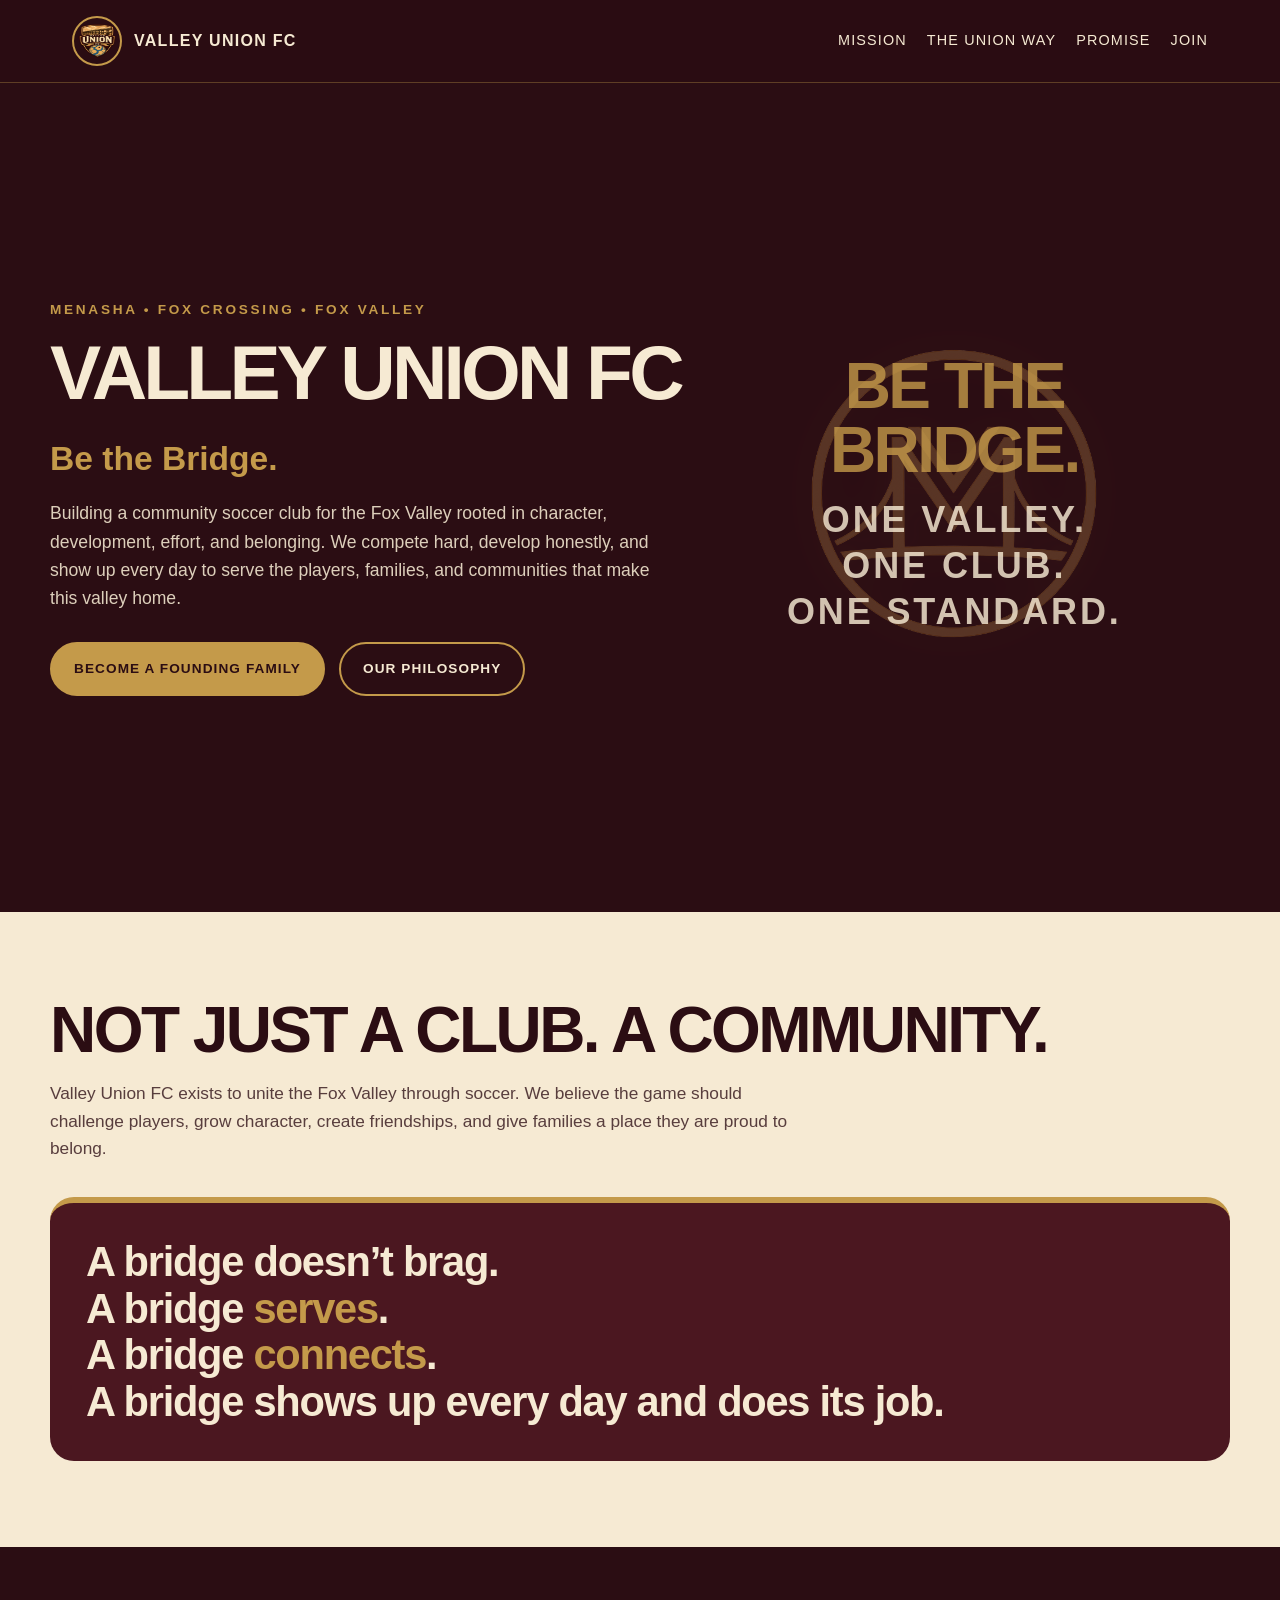
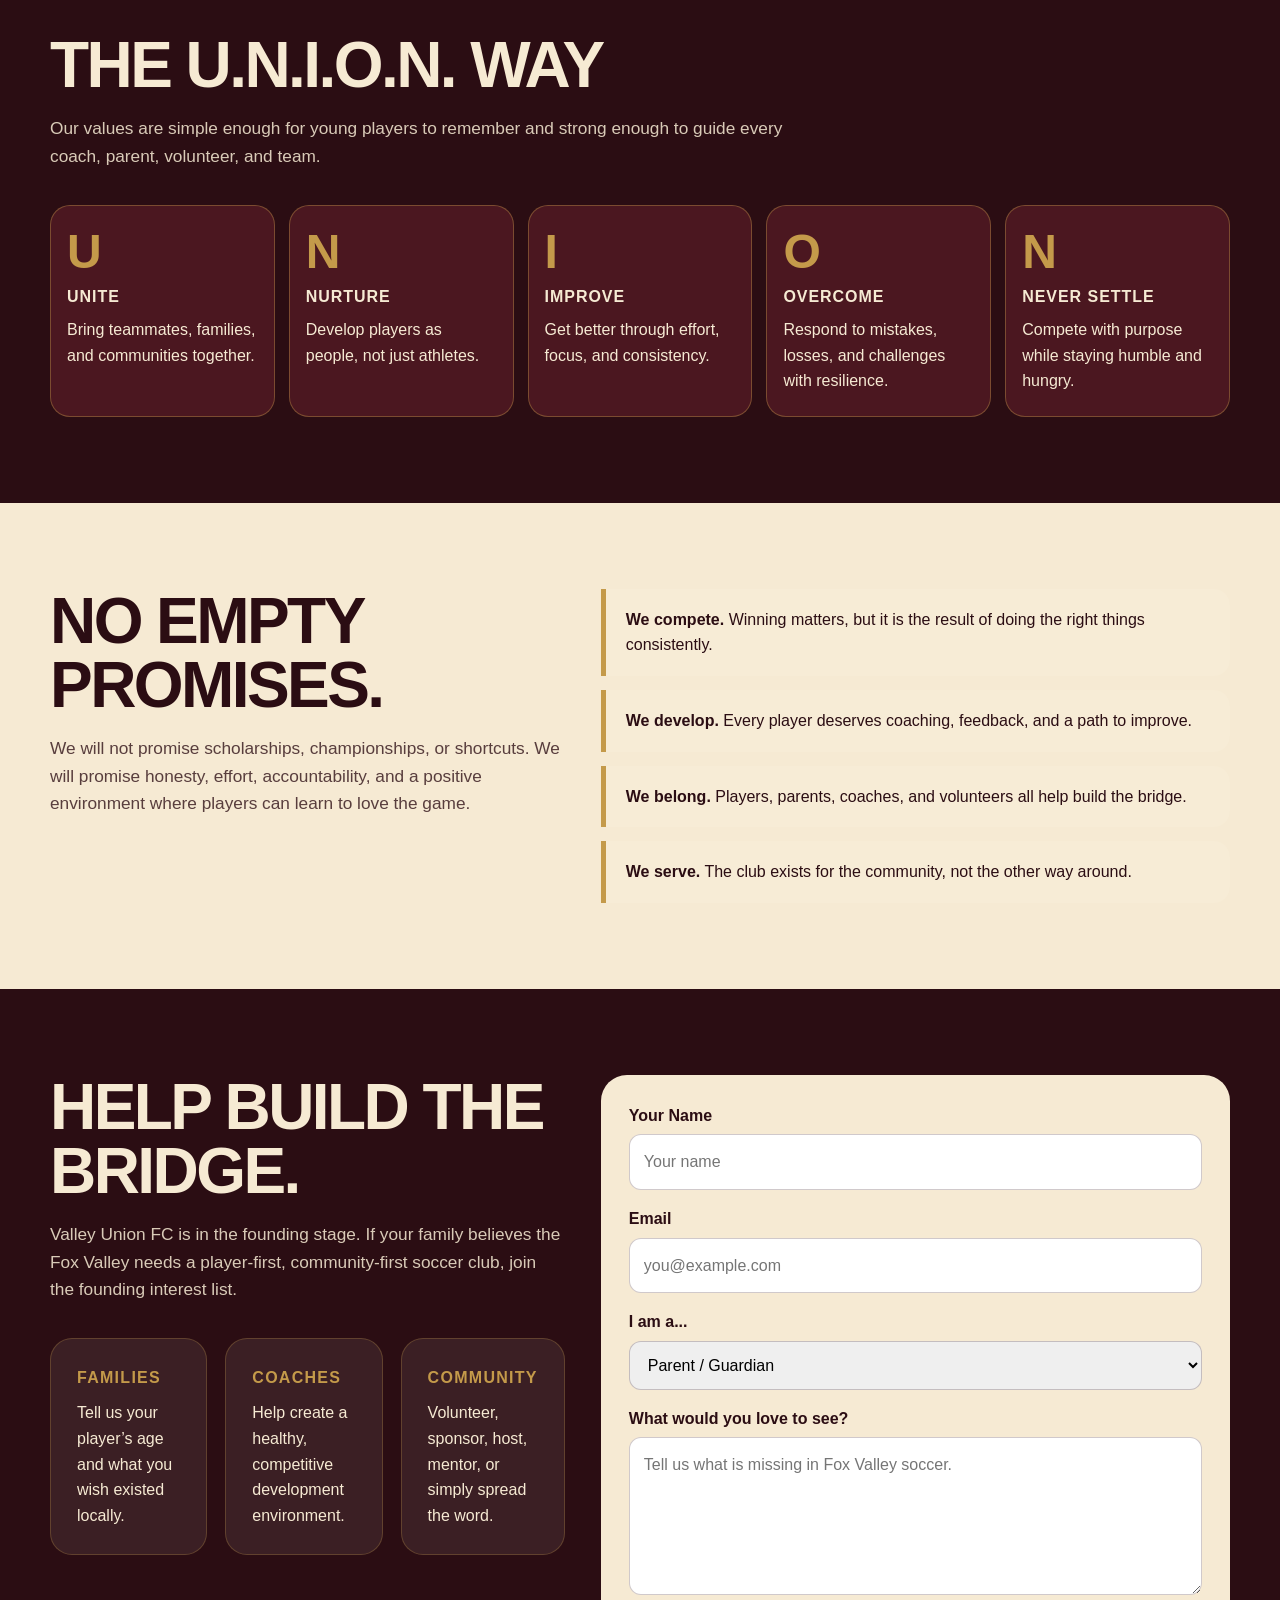
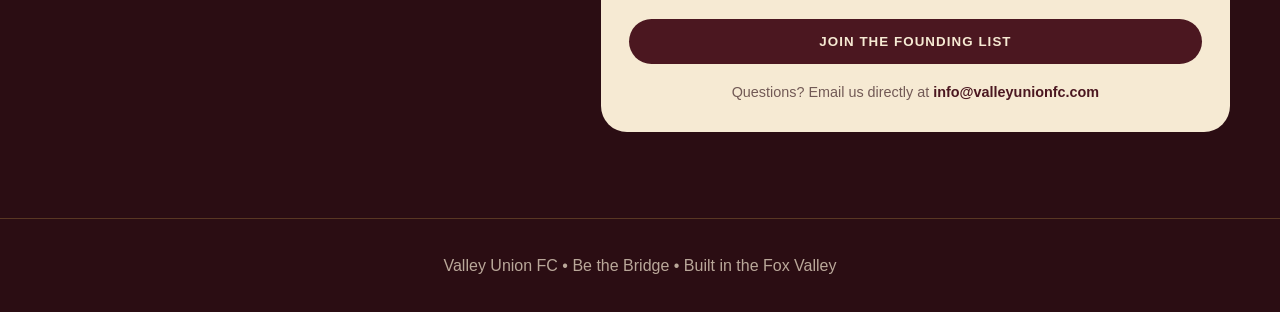
==== index.html @ 8942d2fb "Header Image Fix" ====
<!DOCTYPE html>
<html lang="en">
<head>
  <meta charset="UTF-8" />
  <meta name="viewport" content="width=device-width, initial-scale=1.0" />
  <title>Valley Union FC | Be the Bridge</title>
 <link rel="stylesheet" href="css/style.css">
<link rel="icon" href="favicon.ico" sizes="any">
<link rel="icon" type="image/svg+xml" href="favicon.svg">
<link rel="icon" type="image/png" sizes="96x96" href="favicon-96x96.png">
<link rel="apple-touch-icon" href="apple-touch-icon.png">
<link rel="manifest" href="site.webmanifest">

</head>
<body>
  <header>
    <div class="nav">
      <a class="brand" href="#top">
        <img src="assets/Images/VUFCLogoCrest.png" alt="Valley Union FC Logo" class="brand-mark">
        <span>Valley Union FC</span>
      </a>
      <nav>
        <a href="#mission">Mission</a>
        <a href="#union">The Union Way</a>
        <a href="#promise">Promise</a>
        <a href="#join">Join</a>
      </nav>
    </div>
  </header>
  <main id="top">
   <section class="hero">
  <div class="hero-grid">

    <div>
      <div class="eyebrow">Menasha • Fox Crossing • Fox Valley</div>

      <h1>Valley Union FC</h1>

      <div class="tagline">Be the Bridge.</div>

      <p>
        Building a community soccer club for the Fox Valley rooted in character,
        development, effort, and belonging. We compete hard, develop honestly,
        and show up every day to serve the players, families, and communities
        that make this valley home.
      </p>

      <div class="buttons">
        <a class="btn primary" href="#join">Become a Founding Family</a>
        <a class="btn secondary" href="#mission">Our Philosophy</a>
      </div>
    </div>

    <div class="supporters-banner">
      <div>BE THE BRIDGE.</div>
      <div>ONE VALLEY.</div>
      <div>ONE CLUB.</div>
      <div>ONE STANDARD.</div>
    </div>

  </div>
</section>

    <section id="mission" class="light">
      <div class="container">
        <h2 class="section-title">Not just a club. A community.</h2>
        <p class="section-copy">
          Valley Union FC exists to unite the Fox Valley through soccer. We believe
          the game should challenge players, grow character, create friendships,
          and give families a place they are proud to belong.
        </p>

        <div class="quote">
          A bridge doesn’t brag.<br>
          A bridge <span>serves</span>.<br>
          A bridge <span>connects</span>.<br>
          A bridge shows up every day and does its job.
        </div>
      </div>
    </section>

    <section id="union">
      <div class="container">
        <h2 class="section-title">The U.N.I.O.N. Way</h2>
        <p class="section-copy">
          Our values are simple enough for young players to remember and strong
          enough to guide every coach, parent, volunteer, and team.
        </p>

        <div class="union-grid">
          <div class="value">
            <div class="letter">U</div>
            <strong>Unite</strong>
            <p>Bring teammates, families, and communities together.</p>
          </div>
          <div class="value">
            <div class="letter">N</div>
            <strong>Nurture</strong>
            <p>Develop players as people, not just athletes.</p>
          </div>
          <div class="value">
            <div class="letter">I</div>
            <strong>Improve</strong>
            <p>Get better through effort, focus, and consistency.</p>
          </div>
          <div class="value">
            <div class="letter">O</div>
            <strong>Overcome</strong>
            <p>Respond to mistakes, losses, and challenges with resilience.</p>
          </div>
          <div class="value">
            <div class="letter">N</div>
            <strong>Never Settle</strong>
            <p>Compete with purpose while staying humble and hungry.</p>
          </div>
        </div>
      </div>
    </section>

    <section id="promise" class="light">
      <div class="container two-col">
        <div>
          <h2 class="section-title">No empty promises.</h2>
          <p class="section-copy">
            We will not promise scholarships, championships, or shortcuts.
            We will promise honesty, effort, accountability, and a positive
            environment where players can learn to love the game.
          </p>
        </div>

        <div class="promise-list">
          <div class="promise"><strong>We compete.</strong> Winning matters, but it is the result of doing the right things consistently.</div>
          <div class="promise"><strong>We develop.</strong> Every player deserves coaching, feedback, and a path to improve.</div>
          <div class="promise"><strong>We belong.</strong> Players, parents, coaches, and volunteers all help build the bridge.</div>
          <div class="promise"><strong>We serve.</strong> The club exists for the community, not the other way around.</div>
        </div>
      </div>
    </section>

    <section id="join">
      <div class="container two-col">
        <div>
          <h2 class="section-title">Help build the bridge.</h2>
          <p class="section-copy">
            Valley Union FC is in the founding stage. If your family believes the
            Fox Valley needs a player-first, community-first soccer club, join the
            founding interest list.
          </p>

          <div class="cards">
            <div class="card">
              <h3>Families</h3>
              <p>Tell us your player’s age and what you wish existed locally.</p>
            </div>
            <div class="card">
              <h3>Coaches</h3>
              <p>Help create a healthy, competitive development environment.</p>
            </div>
            <div class="card">
              <h3>Community</h3>
              <p>Volunteer, sponsor, host, mentor, or simply spread the word.</p>
            </div>
          </div>
        </div>

        <form class="form" action="mailto:info@valleyunionfc.com" method="post" enctype="text/plain">
          <label for="name">Your Name</label>
<input id="name" name="name" type="text" placeholder="Your name" required>

<label for="email">Email</label>
<input id="email" name="email" type="email" placeholder="you@example.com" required>

<label for="role">I am a...</label>
<select id="role" name="role" required>
            <option>Parent / Guardian</option>
            <option>Coach</option>
            <option>Player</option>
            <option>Volunteer</option>
            <option>Sponsor / Community Partner</option>
          </select>

          <label for="message">What would you love to see?</label>
          <textarea id="message" name="message" rows="5" placeholder="Tell us what is missing in Fox Valley soccer."></textarea>

          <button type="submit">Join the Founding List</button>

<p class="form-note">
  Questions? Email us directly at
  <a href="mailto:info@valleyunionfc.com">
    info@valleyunionfc.com
  </a>
</p>

</form>
        </form>
      </div>
    </section>
  </main>

  <footer>
    Valley Union FC • Be the Bridge • Built in the Fox Valley
  </footer>
</body>
</html>
---- css/style.css ----
:root {
      --maroon: #4b1720;
      --maroon-dark: #2b0d13;
      --gold: #c49a4a;
      --cream: #f6ead3;
      --tan: #d6b777;
      --river: #437f9d;
      --ink: #1d1717;
      --white: #fffaf0;
    }
.supporters-banner {
  position: relative;
  text-align: center;
  margin: 0;
  line-height: 1;
}
 .supporters-banner div {
  position: relative;
  z-index: 1;
}   
.supporters-banner::before {
    content: "";
    position: absolute;

    top: 50%;
    left: 50%;
    transform: translate(-50%, -50%);

    width: clamp(300px, 45vw, 750px);
    height: clamp(300px, 45vw, 750px);

    background: url("../assets/Images/5F0C1E26-12FA-464C-8C86-75D9571A091D.png") center/contain no-repeat;

    opacity: 0.25;

    z-index: 0;

    pointer-events: none;

    filter: drop-shadow(0 0 20px rgba(196,154,74,0.25));
}

.supporters-banner div:first-child {
  font-size: clamp(2.5rem, 5vw, 4rem);
  font-weight: 900;
  color: rgba(196, 154, 74, 0.8);
  margin-bottom: 20px;
  letter-spacing: -0.04em;
}
.supporters-banner div:not(:first-child) {
  font-size: clamp(1.5rem, 3vw, 2.25rem);
  font-weight: 900;
  color: rgba(246, 234, 211, 0.82);
  text-transform: uppercase;
  letter-spacing: 0.08em;
  margin-bottom: 10px;
}

    * {
      box-sizing: border-box;
      margin: 0;
      padding: 0;
    }

    html {
      scroll-behavior: smooth;
    }

    body {
      font-family: Arial, Helvetica, sans-serif;
      color: var(--cream);
      background: var(--maroon-dark);
      line-height: 1.6;
    }

    a {
      color: inherit;
      text-decoration: none;
    }

    header {
      position: sticky;
      top: 0;
      z-index: 10;
      background: rgba(43, 13, 19, 0.94);
      border-bottom: 1px solid rgba(196, 154, 74, 0.35);
      backdrop-filter: blur(8px);
    }

    .nav {
      max-width: 1180px;
      margin: 0 auto;
      padding: 16px 22px;
      display: flex;
      align-items: center;
      justify-content: space-between;
      gap: 24px;
    }

    .brand {
      display: flex;
      align-items: center;
      gap: 12px;
      font-weight: 900;
      letter-spacing: 0.08em;
      text-transform: uppercase;
    }

    .brand-mark {
      width: 50px;
      height: 50px;
      border-radius: 50%;
      border: 2px solid var(--gold);
      display: grid;
      place-items: center;
      color: var(--gold);
      font-size: 18px;
    }

    nav {
      display: flex;
      gap: 20px;
      font-size: 0.9rem;
      text-transform: uppercase;
      letter-spacing: 0.08em;
    }

    nav a:hover {
      color: var(--gold);
    }
.hero {
  min-height: calc(100vh - 71px);
  display: grid;
  place-items: center;
  padding: 72px 22px;
  position: relative;
  overflow: hidden;
  background:
    linear-gradient(rgba(43, 13, 19, 0.62), rgba(43, 13, 19, 0.86)),
    url("hero-bridge-bg.png");
  background-size: cover;
  background-position: center bottom;
  background-repeat: no-repeat;
}
  .hero-grid {
  width: 100%;
  max-width: 1180px;
  display: grid;
  grid-template-columns: 1.1fr 0.9fr;
  gap: 48px;
  align-items: center;
  position: relative;
  z-index: 2;
}  

    .eyebrow {
      color: var(--gold);
      text-transform: uppercase;
      letter-spacing: 0.2em;
      font-weight: 800;
      font-size: 0.85rem;
      margin-bottom: 16px;
    }

    h1 {
      font-size: clamp(2.2rem, 6vw, 5rem);
      line-height: 0.92;
      letter-spacing: -0.05em;
      text-transform: uppercase;
      white-space: nowrap;
      margin-bottom: 24px;
    }

    .tagline {
      font-size: clamp(1.25rem, 3vw, 2.1rem);
      color: var(--gold);
      font-weight: 900;
      margin-bottom: 14px;
    }

    .hero p {
      max-width: 660px;
      font-size: 1.1rem;
      color: rgba(246, 234, 211, 0.88);
    }

    .buttons {
      display: flex;
      flex-wrap: wrap;
      gap: 14px;
      margin-top: 30px;
    }

    .btn {
      padding: 14px 22px;
      border-radius: 999px;
      font-weight: 900;
      text-transform: uppercase;
      letter-spacing: 0.08em;
      font-size: 0.85rem;
      border: 2px solid var(--gold);
    }

    .btn.primary {
      background: var(--gold);
      color: var(--maroon-dark);
    }

    .btn.secondary {
      color: var(--cream);
    }

    section {
      padding: 86px 22px;
    }

    .container {
      max-width: 1180px;
      margin: 0 auto;
    }

    .section-title {
      font-size: clamp(2rem, 5vw, 4rem);
      line-height: 1;
      text-transform: uppercase;
      margin-bottom: 18px;
      letter-spacing: -0.04em;
    }

    .section-copy {
      max-width: 760px;
      color: rgba(246, 234, 211, 0.86);
      font-size: 1.08rem;
      margin-bottom: 34px;
    }

    .light {
      background: var(--cream);
      color: var(--maroon-dark);
    }

    .light .section-copy {
      color: rgba(43, 13, 19, 0.78);
    }

    .cards {
      display: grid;
      grid-template-columns: repeat(3, 1fr);
      gap: 18px;
    }

    .card {
      background: rgba(255, 250, 240, 0.08);
      border: 1px solid rgba(196, 154, 74, 0.28);
      border-radius: 22px;
      padding: 26px;
    }

    .light .card {
      background: #fff8e9;
      border-color: rgba(75, 23, 32, 0.16);
    }

    .card h3 {
      color: var(--gold);
      text-transform: uppercase;
      letter-spacing: 0.08em;
      margin-bottom: 10px;
      font-size: 1rem;
    }

    .light .card h3 {
      color: var(--maroon);
    }

    .union-grid {
      display: grid;
      grid-template-columns: repeat(5, 1fr);
      gap: 14px;
      margin-top: 34px;
    }

    .value {
      background: var(--maroon);
      color: var(--cream);
      border-radius: 20px;
      padding: 22px 16px;
      min-height: 150px;
      border: 1px solid rgba(196, 154, 74, 0.4);
    }

    .letter {
      font-size: 3rem;
      font-weight: 900;
      color: var(--gold);
      line-height: 1;
    }

    .value strong {
      display: block;
      margin: 8px 0;
      text-transform: uppercase;
      letter-spacing: 0.06em;
    }

    .quote {
      background: var(--maroon);
      color: var(--cream);
      border-top: 6px solid var(--gold);
      border-radius: 24px;
      padding: 36px;
      font-size: clamp(1.4rem, 4vw, 2.6rem);
      line-height: 1.12;
      font-weight: 900;
      letter-spacing: -0.03em;
    }

    .quote span {
      color: var(--gold);
    }

    .two-col {
      display: grid;
      grid-template-columns: 0.9fr 1.1fr;
      gap: 36px;
      align-items: start;
    }

    .promise-list {
      display: grid;
      gap: 14px;
    }

    .promise {
      padding: 18px 20px;
      border-left: 5px solid var(--gold);
      background: rgba(255, 250, 240, 0.08);
      border-radius: 0 16px 16px 0;
    }

    .form {
      background: var(--cream);
      color: var(--maroon-dark);
      border-radius: 26px;
      padding: 28px;
    }

    .form label {
      font-weight: 800;
      display: block;
      margin-bottom: 6px;
    }

    .form input, .form select, .form textarea {
      width: 100%;
      padding: 14px;
      border-radius: 12px;
      border: 1px solid rgba(43, 13, 19, 0.22);
      margin-bottom: 16px;
      font: inherit;
    }

    .form button {
      width: 100%;
      padding: 15px;
      border: none;
      border-radius: 999px;
      background: var(--maroon);
      color: var(--cream);
      font-weight: 900;
      text-transform: uppercase;
      letter-spacing: 0.08em;
      cursor: pointer;
    }

    footer {
      padding: 34px 22px;
      border-top: 1px solid rgba(196, 154, 74, 0.3);
      text-align: center;
      color: rgba(246, 234, 211, 0.7);
    }

    @media (max-width: 860px) {
  .hero-grid {
    grid-template-columns: 1fr;
    text-align: center;
  }

  h1 {
    white-space: normal;
  }

  .hero p {
    margin: 0 auto;
  }

  .buttons {
    justify-content: center;
  }

  .supporters-banner::before {
    width: 320px;
    height: 320px;
  }
}
    @media (max-width: 768px) {
  html,
  body {
    overflow-x: hidden;
  }

  .nav {
    flex-direction: column;
    gap: 14px;
    padding: 14px 18px;
  }

  nav {
    width: 100%;
    justify-content: center;
    flex-wrap: wrap;
    gap: 14px;
    font-size: 0.78rem;
  }

  section {
    padding: 64px 22px;
  }

  .two-col {
    grid-template-columns: 1fr;
  }

  .cards {
    grid-template-columns: 1fr;
  }

  .union-grid {
    grid-template-columns: 1fr;
  }

  .form {
    width: 100%;
  }

  .quote {
    padding: 28px 22px;
  }

  .section-title {
    font-size: 2.4rem;
  }
}
.form-note {
    margin-top: 18px;
    text-align: center;
    font-size: 0.9rem;
    color: rgba(43, 13, 19, 0.65);
    line-height: 1.5;
}

.form-note strong {
    color: var(--maroon);
}
.form-note a {
    color: var(--maroon);
    font-weight: 700;
    text-decoration: none;
}

.form-note a:hover {
    text-decoration: underline;
}
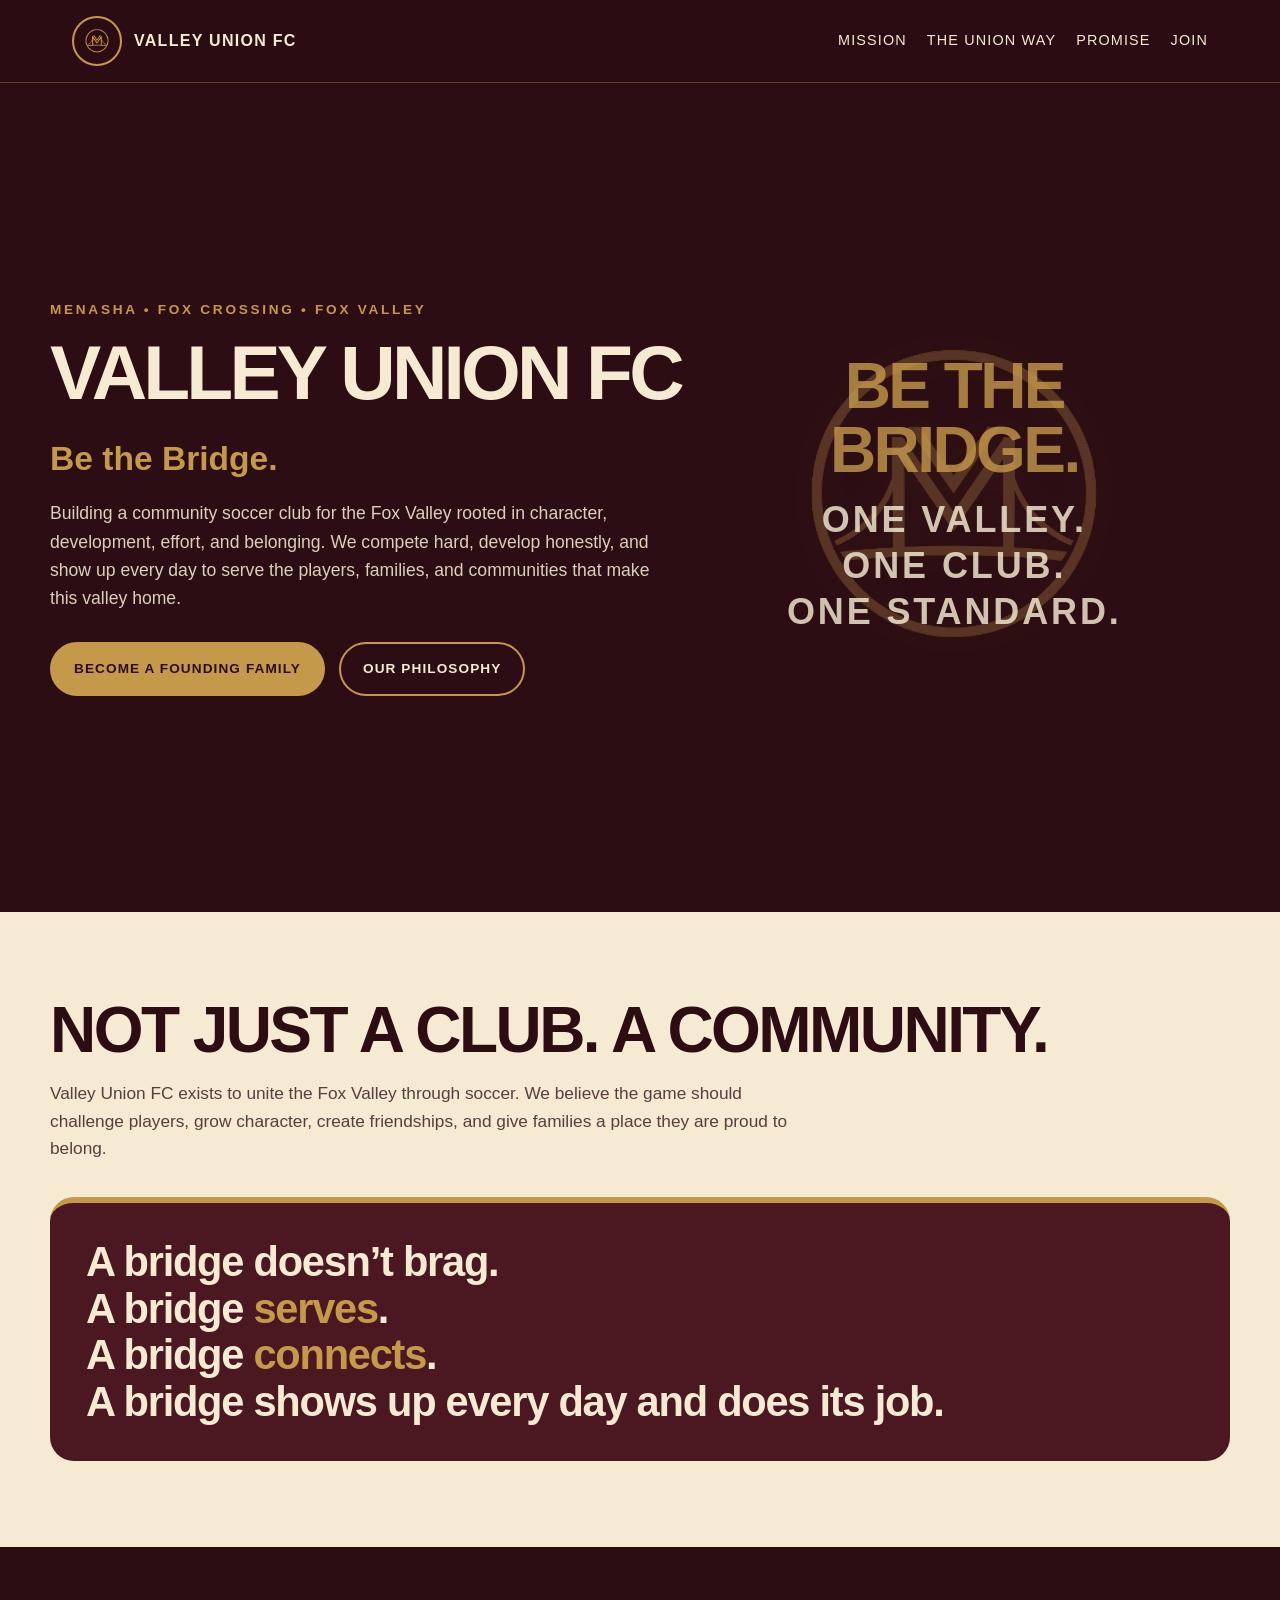
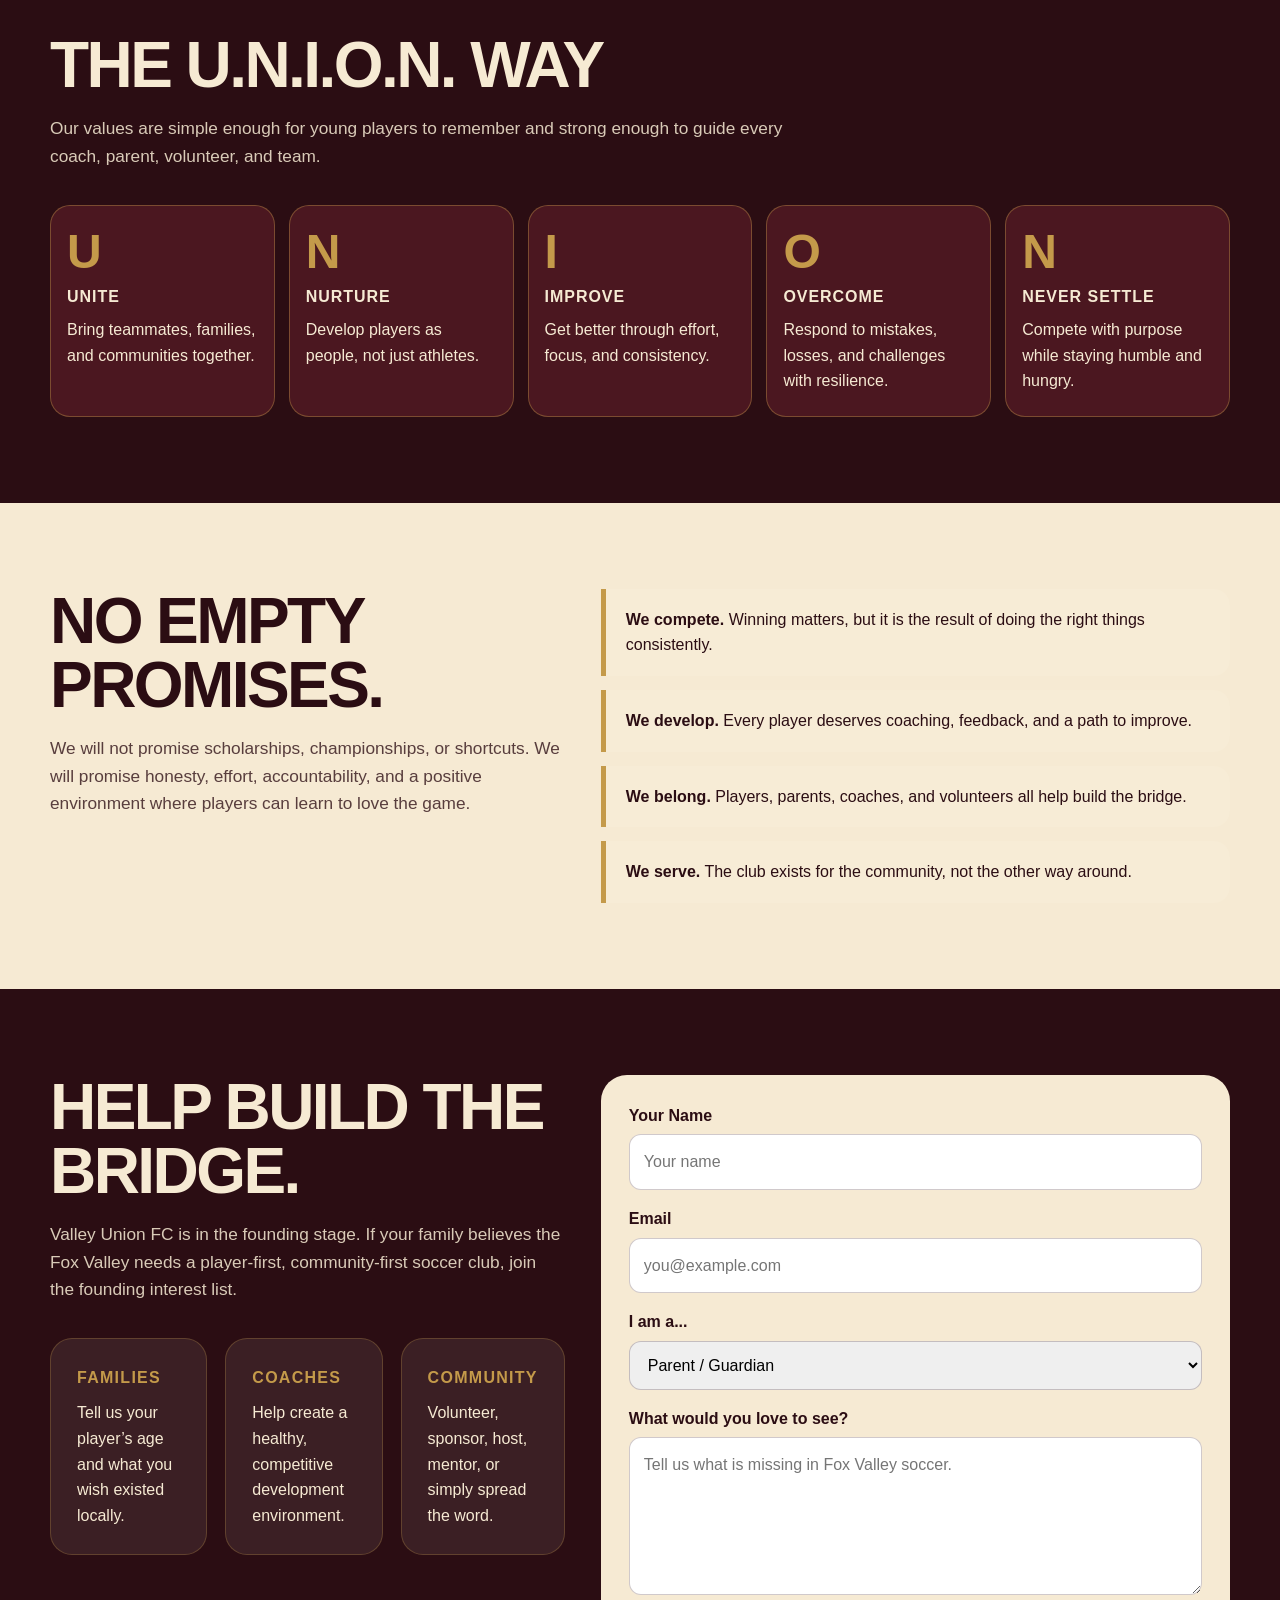
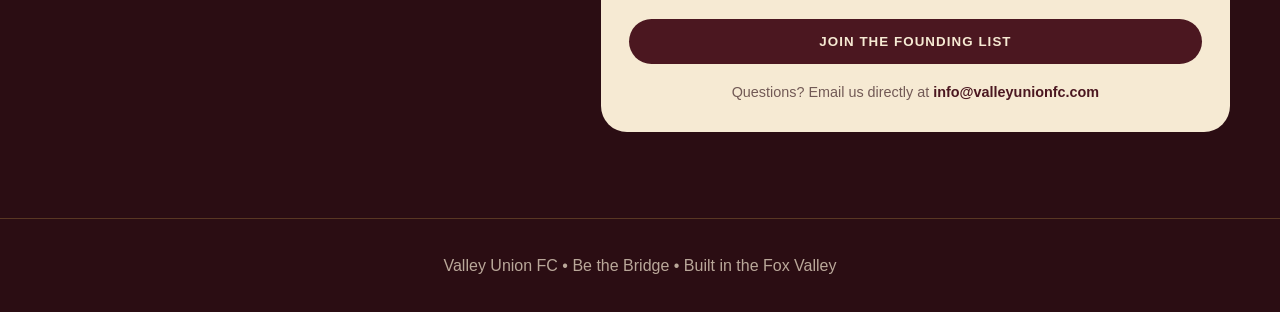
==== commit 8c395231: "image adjustment" ====
--- a/index.html
+++ b/index.html
@@ -16,7 +16,7 @@
   <header>
     <div class="nav">
       <a class="brand" href="#top">
-        <img src="assets/Images/VUFCLogoCrest.png" alt="Valley Union FC Logo" class="brand-mark">
+        <img src="assets/Images/VUFCicon2.png" alt="Valley Union FC Logo" class="brand-mark">
         <span>Valley Union FC</span>
       </a>
       <nav>
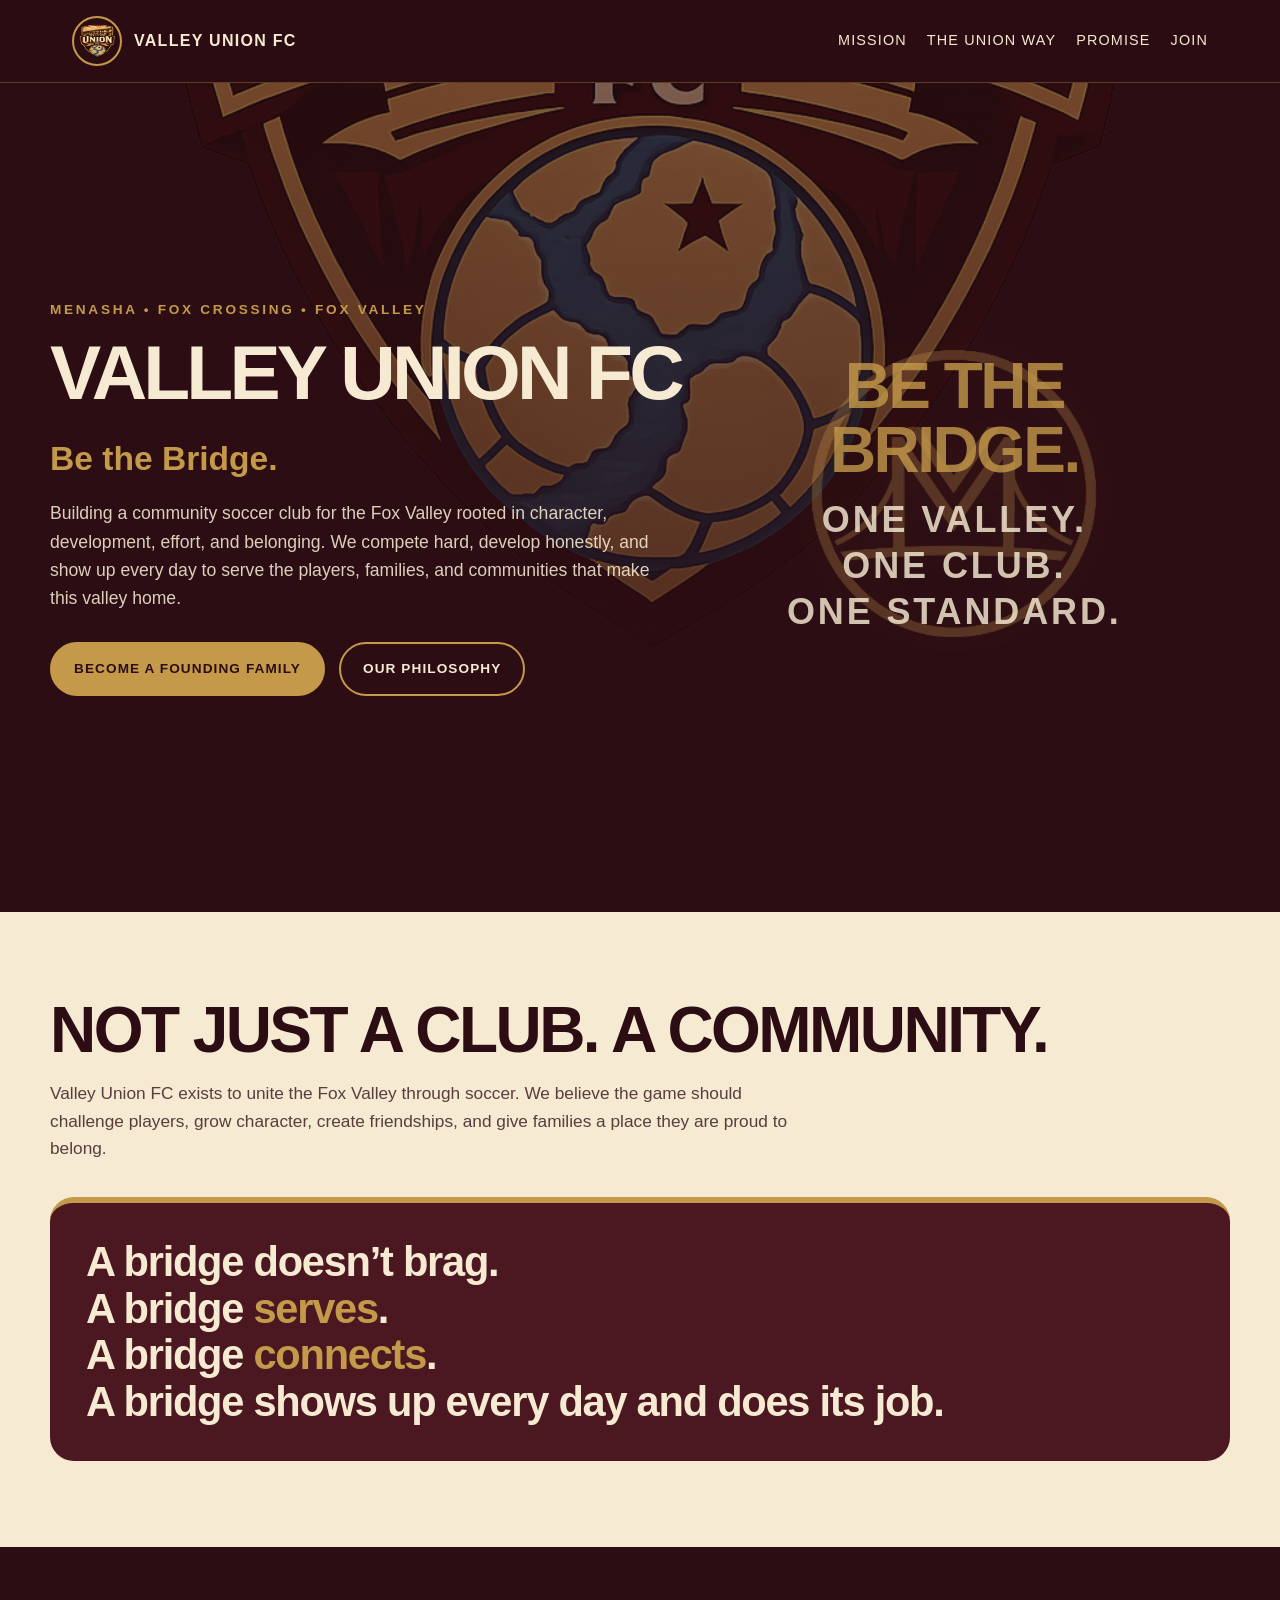
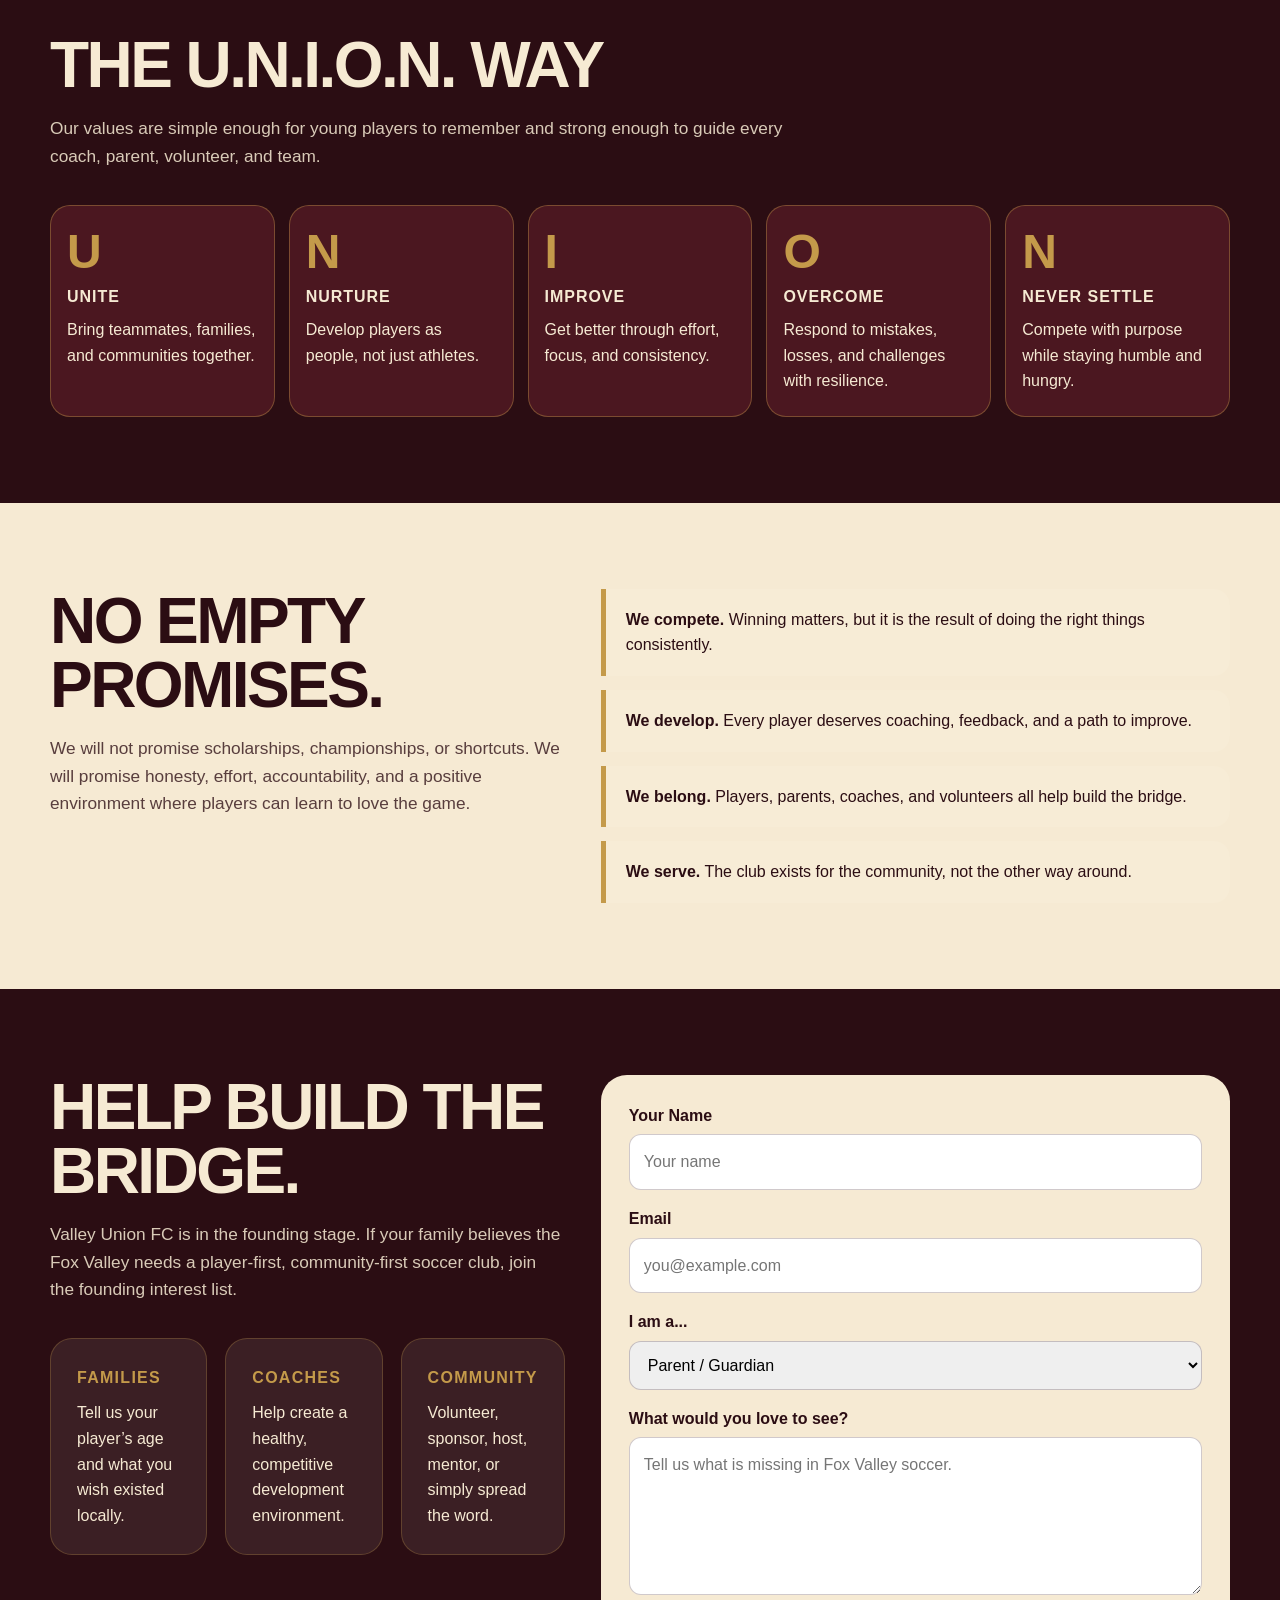
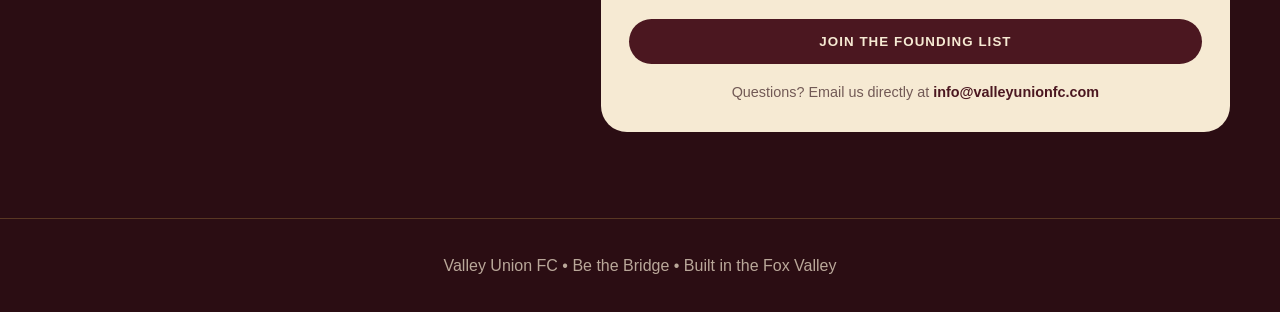
==== commit 2ce28399: "Logo placement" ====
--- a/index.html
+++ b/index.html
@@ -16,7 +16,7 @@
   <header>
     <div class="nav">
       <a class="brand" href="#top">
-        <img src="assets/Images/VUFCicon2.png" alt="Valley Union FC Logo" class="brand-mark">
+        <img src="assets/Images/VUFCLogoCrest.png" alt="Valley Union FC Logo" class="brand-mark">
         <span>Valley Union FC</span>
       </a>
       <nav>
--- a/css/style.css
+++ b/css/style.css
@@ -137,7 +137,7 @@
   overflow: hidden;
   background:
     linear-gradient(rgba(43, 13, 19, 0.62), rgba(43, 13, 19, 0.86)),
-    url("hero-bridge-bg.png");
+    url("/assets/Images/VUFCLogoCrest.png");
   background-size: cover;
   background-position: center bottom;
   background-repeat: no-repeat;
@@ -470,4 +470,9 @@
 
 .form-note a:hover {
     text-decoration: underline;
+}
+.brand-logo {
+    width: 120px;
+    height: 120px;
+    object-fit: contain;
 }
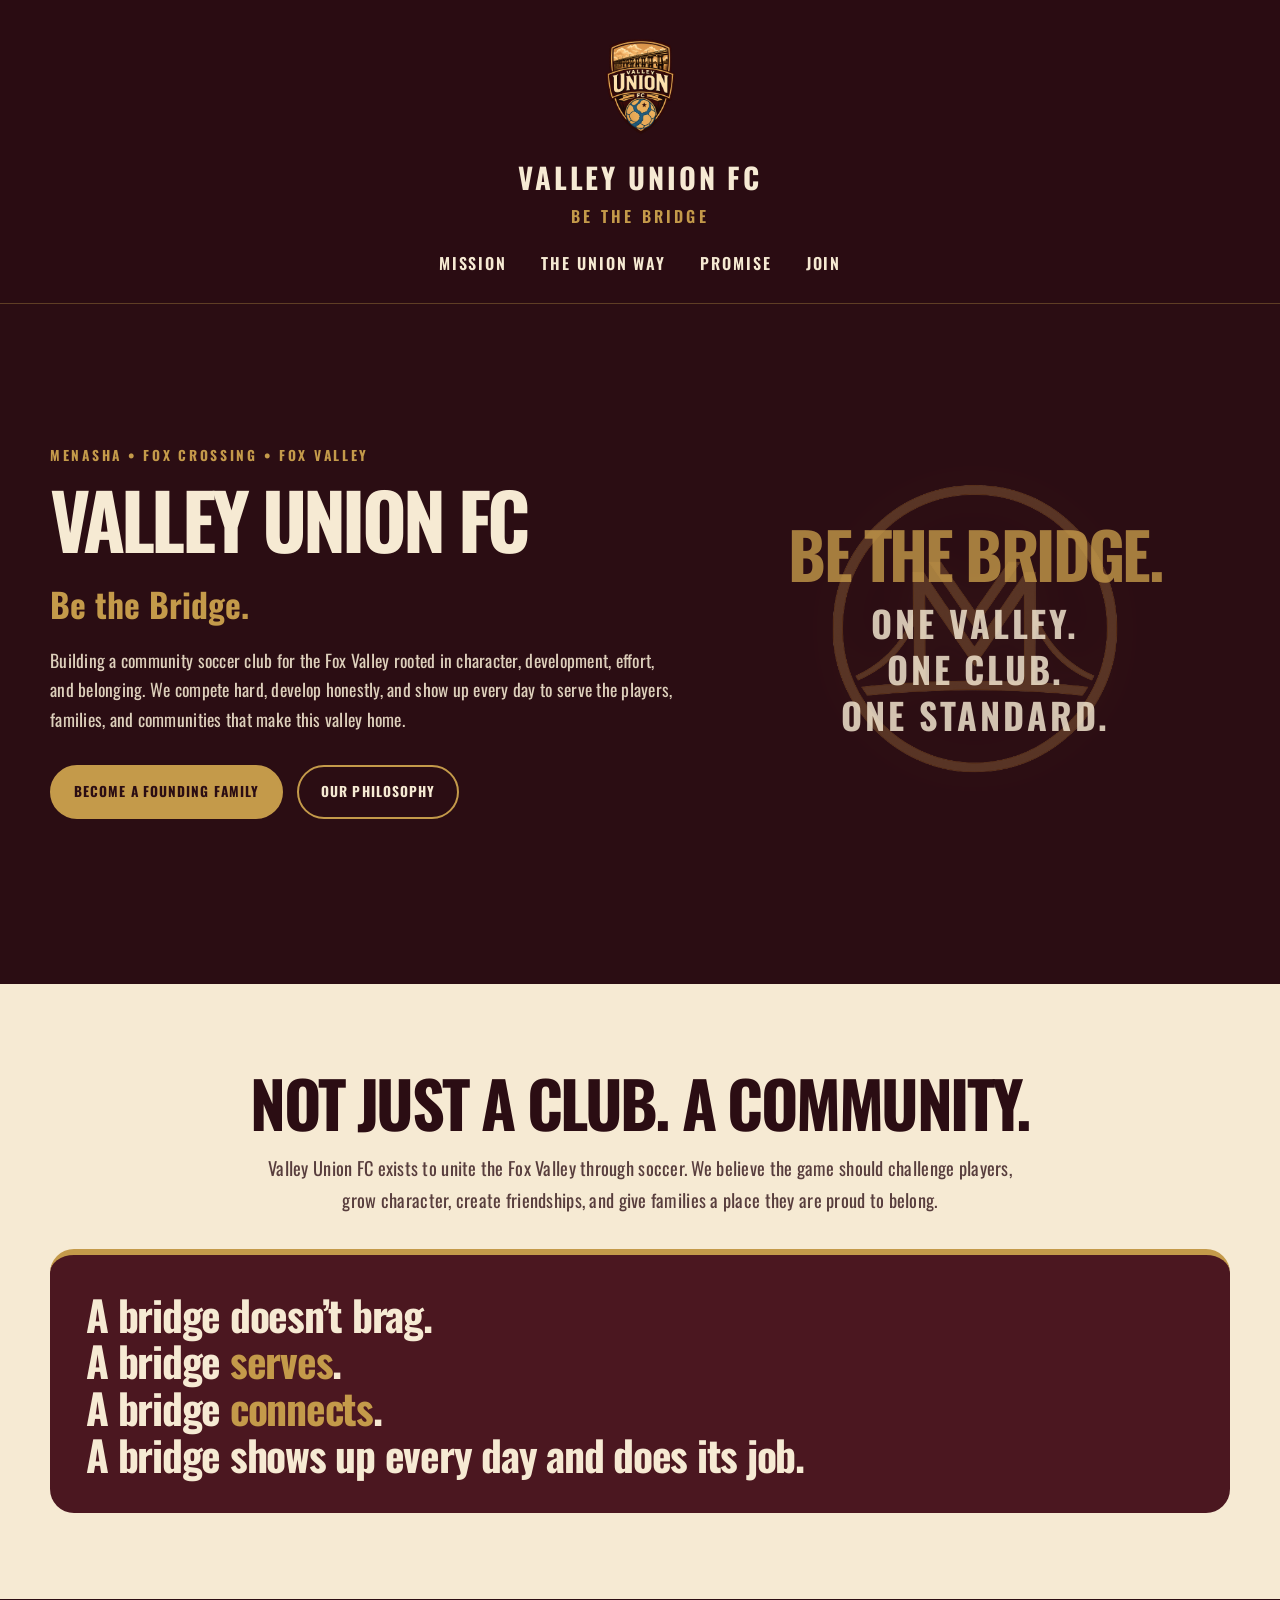
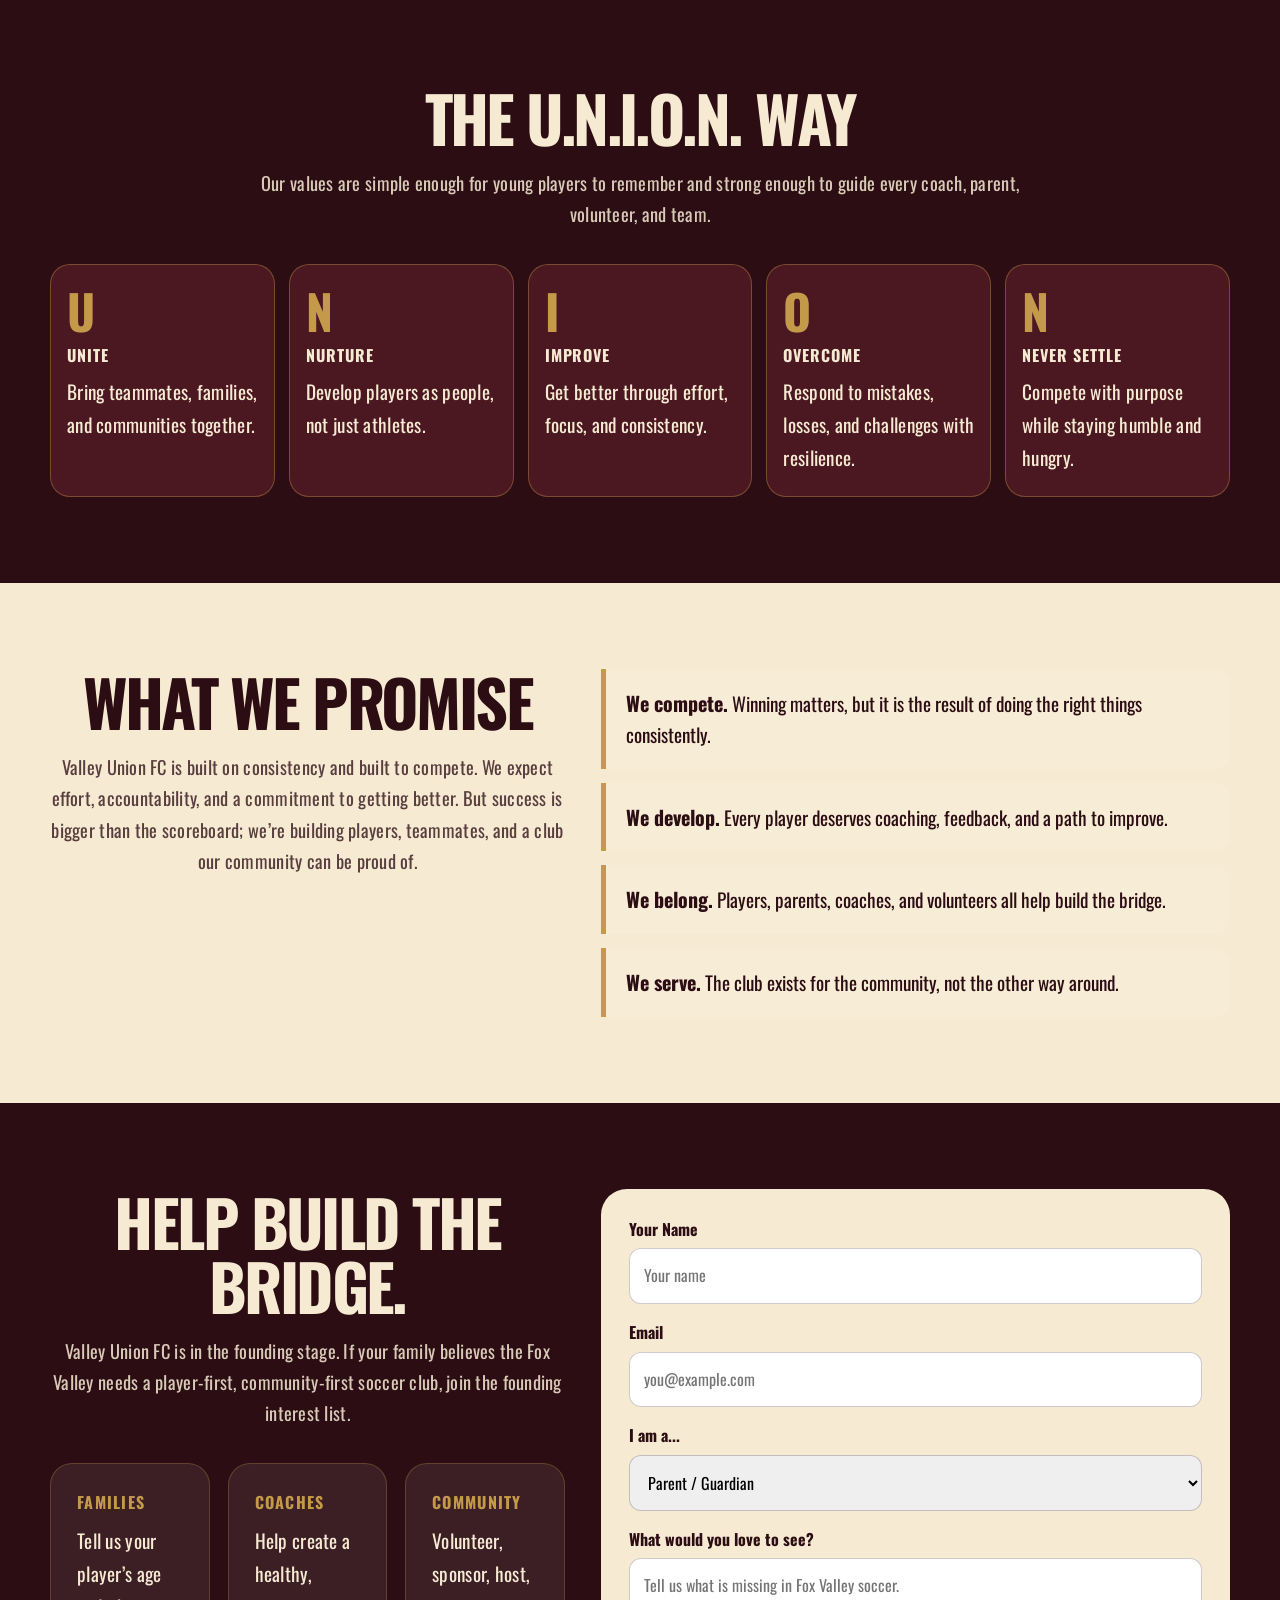
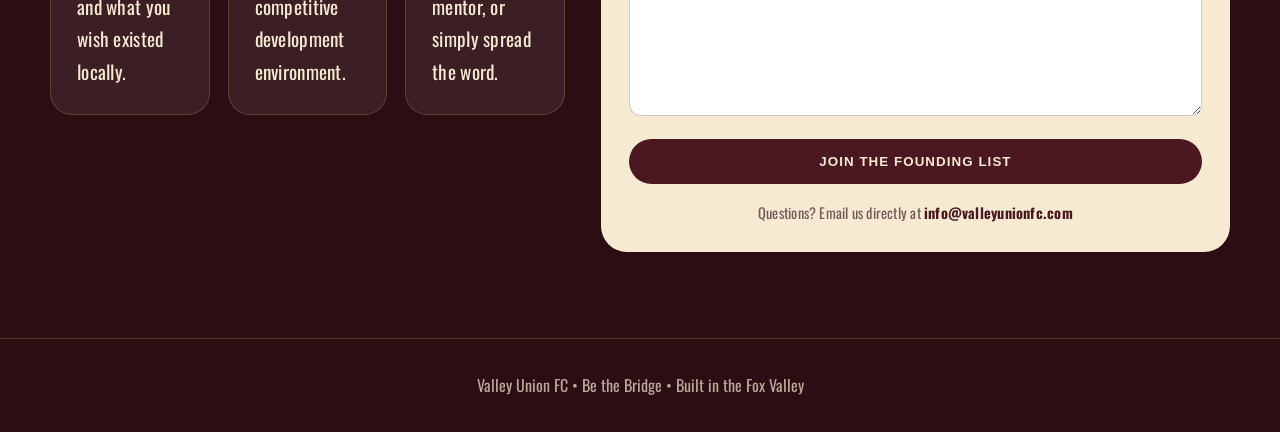
==== commit c79e3491: "Update Valley Union branding, navigation, typography and contact form" ====
--- a/index.html
+++ b/index.html
@@ -14,20 +14,31 @@
 </head>
 <body>
   <header>
-    <div class="nav">
-      <a class="brand" href="#top">
-        <img src="assets/Images/VUFCLogoCrest.png" alt="Valley Union FC Logo" class="brand-mark">
-        <span>Valley Union FC</span>
-      </a>
-      <nav>
-        <a href="#mission">Mission</a>
-        <a href="#union">The Union Way</a>
-        <a href="#promise">Promise</a>
-        <a href="#join">Join</a>
-      </nav>
-    </div>
-  </header>
-  <main id="top">
+  <div class="nav">
+
+    <a class="brand" href="#top">
+      <img
+        src="assets/Images/VUFCLogoCrest.png"
+        alt="Valley Union FC Logo"
+        class="brand-mark"
+      >
+
+      <span class="brand-name">Valley Union FC</span>
+
+      <span class="brand-tagline">Be The Bridge</span>
+    </a>
+
+    <nav>
+      <a href="#mission">Mission</a>
+      <a href="#union">The Union Way</a>
+      <a href="#promise">Promise</a>
+      <a href="#join">Join</a>
+    </nav>
+
+  </div>
+</header>
+  
+<main id="top">
    <section class="hero">
   <div class="hero-grid">
 
@@ -120,12 +131,14 @@
     <section id="promise" class="light">
       <div class="container two-col">
         <div>
-          <h2 class="section-title">No empty promises.</h2>
+          <h2 class="section-title">What We Promise</h2>
           <p class="section-copy">
-            We will not promise scholarships, championships, or shortcuts.
-            We will promise honesty, effort, accountability, and a positive
-            environment where players can learn to love the game.
-          </p>
+           Valley Union FC is built on consistency and built to compete. 
+           We expect effort, accountability, 
+           and a commitment to getting better. 
+           But success is bigger than the scoreboard; 
+           we’re building players, teammates, 
+           and a club our community can be proud of.
         </div>
 
         <div class="promise-list">
@@ -163,26 +176,59 @@
           </div>
         </div>
 
-        <form class="form" action="mailto:info@valleyunionfc.com" method="post" enctype="text/plain">
-          <label for="name">Your Name</label>
-<input id="name" name="name" type="text" placeholder="Your name" required>
-
-<label for="email">Email</label>
-<input id="email" name="email" type="email" placeholder="you@example.com" required>
-
-<label for="role">I am a...</label>
-<select id="role" name="role" required>
-            <option>Parent / Guardian</option>
-            <option>Coach</option>
-            <option>Player</option>
-            <option>Volunteer</option>
-            <option>Sponsor / Community Partner</option>
-          </select>
-
-          <label for="message">What would you love to see?</label>
-          <textarea id="message" name="message" rows="5" placeholder="Tell us what is missing in Fox Valley soccer."></textarea>
-
-          <button type="submit">Join the Founding List</button>
+        <form
+  class="form"
+  id="foundingForm"
+  action="https://formspree.io/f/xbgrpake"
+  method="POST"
+>
+
+  <input
+    type="hidden"
+    name="_subject"
+    value="New Valley Union Founding List Submission"
+  >
+
+  <label for="name">Your Name</label>
+  <input
+    id="name"
+    name="name"
+    type="text"
+    placeholder="Your name"
+    required
+  >
+
+  <label for="email">Email</label>
+  <input
+    id="email"
+    name="email"
+    type="email"
+    placeholder="you@example.com"
+    required
+  >
+
+  <label for="role">I am a...</label>
+  <select id="role" name="role" required>
+    <option value="Parent / Guardian">Parent / Guardian</option>
+    <option value="Coach">Coach</option>
+    <option value="Player">Player</option>
+    <option value="Volunteer">Volunteer</option>
+    <option value="Sponsor / Community Partner">
+      Sponsor / Community Partner
+    </option>
+  </select>
+
+  <label for="message">What would you love to see?</label>
+<textarea
+  id="message"
+  name="message"
+  rows="5"
+  placeholder="Tell us what is missing in Fox Valley soccer."
+></textarea>
+
+<button type="submit" id="submitButton">
+  Join the Founding List
+</button>
 
 <p class="form-note">
   Questions? Email us directly at
@@ -192,7 +238,23 @@
 </p>
 
 </form>
-        </form>
+
+<div class="form-success" id="formSuccess" hidden>
+  <div class="form-success-mark">VUFC</div>
+
+  <h3>Welcome to the Union.</h3>
+
+  <p>
+    Thanks for reaching out to Valley Union FC.
+    We've received your information and will be in touch
+    as we continue building our inaugural teams and programs.
+  </p>
+
+  <p class="form-success-small">
+    We're glad you're here from the beginning. "Be The Bridge"
+  </p>
+</div>
+        
       </div>
     </section>
   </main>
@@ -200,5 +262,66 @@
   <footer>
     Valley Union FC • Be the Bridge • Built in the Fox Valley
   </footer>
+
+<script>
+  const foundingForm = document.getElementById("foundingForm");
+  const formSuccess = document.getElementById("formSuccess");
+  const submitButton = document.getElementById("submitButton");
+
+  foundingForm.addEventListener("submit", async function (event) {
+    event.preventDefault();
+
+    // Show that something is happening
+    submitButton.disabled = true;
+    submitButton.textContent = "Joining...";
+
+    const formData = new FormData(foundingForm);
+
+    try {
+      const response = await fetch(foundingForm.action, {
+        method: foundingForm.method,
+        body: formData,
+        headers: {
+          Accept: "application/json"
+        }
+      });
+
+      if (response.ok) {
+
+        // Hide the form
+        foundingForm.hidden = true;
+
+        // Show Valley Union confirmation
+        formSuccess.hidden = false;
+
+        // Smoothly bring confirmation into view
+        formSuccess.scrollIntoView({
+          behavior: "smooth",
+          block: "center"
+        });
+
+        // Clear submitted information
+        foundingForm.reset();
+
+      } else {
+        submitButton.disabled = false;
+        submitButton.textContent = "Join the Founding List";
+
+        alert(
+          "Something went wrong. Please try again or email info@valleyunionfc.com."
+        );
+      }
+
+    } catch (error) {
+      submitButton.disabled = false;
+      submitButton.textContent = "Join the Founding List";
+
+      alert(
+        "Something went wrong. Please try again or email info@valleyunionfc.com."
+      );
+    }
+  });
+</script>
+
 </body>
 </html>
--- a/css/style.css
+++ b/css/style.css
@@ -1,3 +1,4 @@
+@import url('https://fonts.googleapis.com/css2?family=Oswald:wght@400;500;600;700&display=swap');
 :root {
       --maroon: #4b1720;
       --maroon-dark: #2b0d13;
@@ -67,81 +68,145 @@
     }
 
     body {
-      font-family: Arial, Helvetica, sans-serif;
-      color: var(--cream);
-      background: var(--maroon-dark);
-      line-height: 1.6;
-    }
+  font-family: "Oswald", Arial, sans-serif;
+  color: var(--cream);
+  background: var(--maroon-dark);
+  line-height: 1.6;
+  font-weight: 400;
+}
+
+p {
+  font-size: 1.2rem;
+  letter-spacing: 0.015em;
+  line-height: 1.7;
+}
 
     a {
       color: inherit;
       text-decoration: none;
     }
 
-    header {
-      position: sticky;
-      top: 0;
-      z-index: 10;
-      background: rgba(43, 13, 19, 0.94);
-      border-bottom: 1px solid rgba(196, 154, 74, 0.35);
-      backdrop-filter: blur(8px);
-    }
-
-    .nav {
-      max-width: 1180px;
-      margin: 0 auto;
-      padding: 16px 22px;
-      display: flex;
-      align-items: center;
-      justify-content: space-between;
-      gap: 24px;
-    }
-
-    .brand {
-      display: flex;
-      align-items: center;
-      gap: 12px;
-      font-weight: 900;
-      letter-spacing: 0.08em;
-      text-transform: uppercase;
-    }
-
-    .brand-mark {
-      width: 50px;
-      height: 50px;
-      border-radius: 50%;
-      border: 2px solid var(--gold);
-      display: grid;
-      place-items: center;
-      color: var(--gold);
-      font-size: 18px;
-    }
-
-    nav {
-      display: flex;
-      gap: 20px;
-      font-size: 0.9rem;
-      text-transform: uppercase;
-      letter-spacing: 0.08em;
-    }
-
-    nav a:hover {
-      color: var(--gold);
-    }
+   header {
+  position: relative;
+  z-index: 10;
+  background: rgba(43, 13, 19, 0.94);
+  border-bottom: 1px solid rgba(196, 154, 74, 0.35);
+  backdrop-filter: blur(8px);
+}
+
+/* HEADER LAYOUT */
+.nav {
+  max-width: 1180px;
+  margin: 0 auto;
+  padding: 22px 22px 20px;
+
+  display: flex;
+  flex-direction: column;
+  align-items: center;
+  justify-content: center;
+
+  gap: 8px;
+  text-align: center;
+}
+
+/* CREST + CLUB NAME */
+.brand {
+  display: flex;
+  flex-direction: column;
+  align-items: center;
+
+  gap: 2px;
+
+  font-family: "Oswald", sans-serif;
+  text-transform: uppercase;
+}
+
+.brand-mark {
+  width: 130px;
+  height: 130px;
+  object-fit: contain;
+  display: block;
+}
+
+.brand-name {
+  font-size: 1.8rem;
+  font-weight: 700;
+  letter-spacing: 0.10em;
+  color: var(--cream);
+}
+
+.brand-tagline {
+  margin-top: 2px;
+  font-size: 1rem;
+  font-weight: 600;
+  letter-spacing: 0.20em;
+  color: var(--gold);
+}
+
+/* HEADER NAVIGATION */
+nav {
+  display: flex;
+  align-items: center;
+  justify-content: center;
+
+  gap: 34px;
+  margin-top: 6px;
+
+  font-family: "Oswald", sans-serif;
+  font-size: 1rem;
+  font-weight: 600;
+
+  text-transform: uppercase;
+  letter-spacing: 0.12em;
+}
+
+nav a {
+  position: relative;
+  padding: 7px 0;
+
+  color: var(--cream);
+
+  transition:
+    color 0.25s ease;
+}
+
+nav a::after {
+  content: "";
+
+  position: absolute;
+  left: 0;
+  bottom: 1px;
+
+  width: 100%;
+  height: 2px;
+
+  background: var(--gold);
+
+  transform: scaleX(0);
+  transform-origin: center;
+
+  transition: transform 0.25s ease;
+}
+
+nav a:hover {
+  color: var(--gold);
+}
+
+nav a:hover::after {
+  transform: scaleX(1);
+}    
+
 .hero {
-  min-height: calc(100vh - 71px);
+  min-height: calc(100vh - 220px);
   display: grid;
   place-items: center;
-  padding: 72px 22px;
+  padding: 40px 22px 64px;
   position: relative;
   overflow: hidden;
   background:
-    linear-gradient(rgba(43, 13, 19, 0.62), rgba(43, 13, 19, 0.86)),
-    url("/assets/Images/VUFCLogoCrest.png");
-  background-size: cover;
-  background-position: center bottom;
-  background-repeat: no-repeat;
-}
+    linear-gradient(rgba(43, 13, 19, 0.62), rgba(43, 13, 19, 0.86));
+}
+
   .hero-grid {
   width: 100%;
   max-width: 1180px;
@@ -225,15 +290,18 @@
       text-transform: uppercase;
       margin-bottom: 18px;
       letter-spacing: -0.04em;
+      text-align: center;
     }
 
     .section-copy {
-      max-width: 760px;
-      color: rgba(246, 234, 211, 0.86);
-      font-size: 1.08rem;
-      margin-bottom: 34px;
-    }
-
+  max-width: 760px;
+  color: rgba(246, 234, 211, 0.86);
+  font-size: 1.15rem;
+  line-height: 1.7;
+
+  margin: 0 auto 34px;
+  text-align: center;
+}
     .light {
       background: var(--cream);
       color: var(--maroon-dark);
@@ -332,11 +400,18 @@
     }
 
     .promise {
-      padding: 18px 20px;
-      border-left: 5px solid var(--gold);
-      background: rgba(255, 250, 240, 0.08);
-      border-radius: 0 16px 16px 0;
-    }
+     padding: 18px 20px;
+     border-left: 5px solid var(--gold);
+     background: rgba(255, 250, 240, 0.08);
+     border-radius: 0 16px 16px 0;
+     font-size: 1.2rem;
+     line-height: 1.6;
+    }
+
+    .promise strong {
+  font-size: 1.25rem;
+  font-weight: 700;
+}
 
     .form {
       background: var(--cream);
@@ -410,18 +485,30 @@
   }
 
   .nav {
-    flex-direction: column;
-    gap: 14px;
-    padding: 14px 18px;
-  }
-
-  nav {
-    width: 100%;
-    justify-content: center;
-    flex-wrap: wrap;
-    gap: 14px;
-    font-size: 0.78rem;
-  }
+  padding: 14px 18px;
+  gap: 8px;
+}
+
+.brand-mark {
+  width: 90px;
+  height: 90px;
+}
+
+.brand-name {
+  font-size: 1.25rem;
+}
+
+.brand-tagline {
+  font-size: 0.75rem;
+}
+
+nav {
+  width: 100%;
+  justify-content: center;
+  flex-wrap: wrap;
+  gap: 10px 18px;
+  font-size: 0.78rem;
+}
 
   section {
     padding: 64px 22px;
@@ -471,8 +558,3 @@
 .form-note a:hover {
     text-decoration: underline;
 }
-.brand-logo {
-    width: 120px;
-    height: 120px;
-    object-fit: contain;
-}
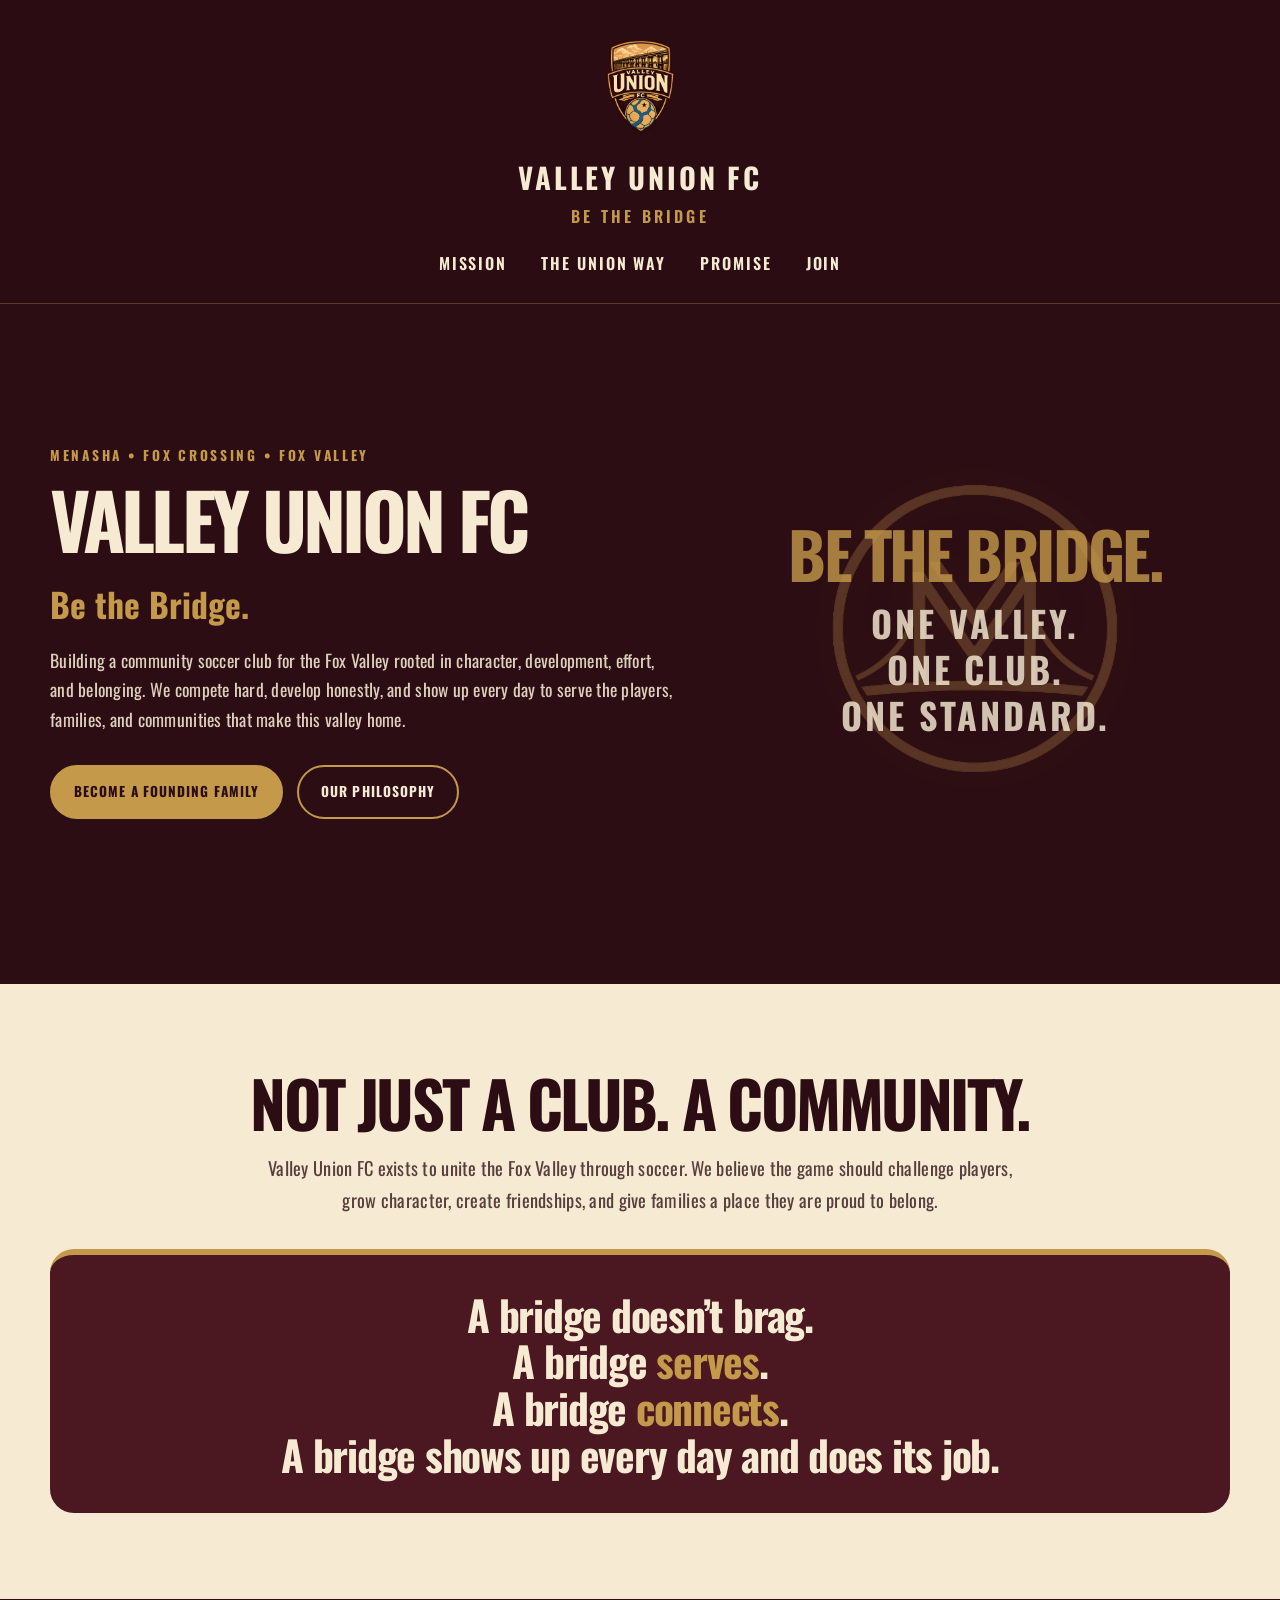
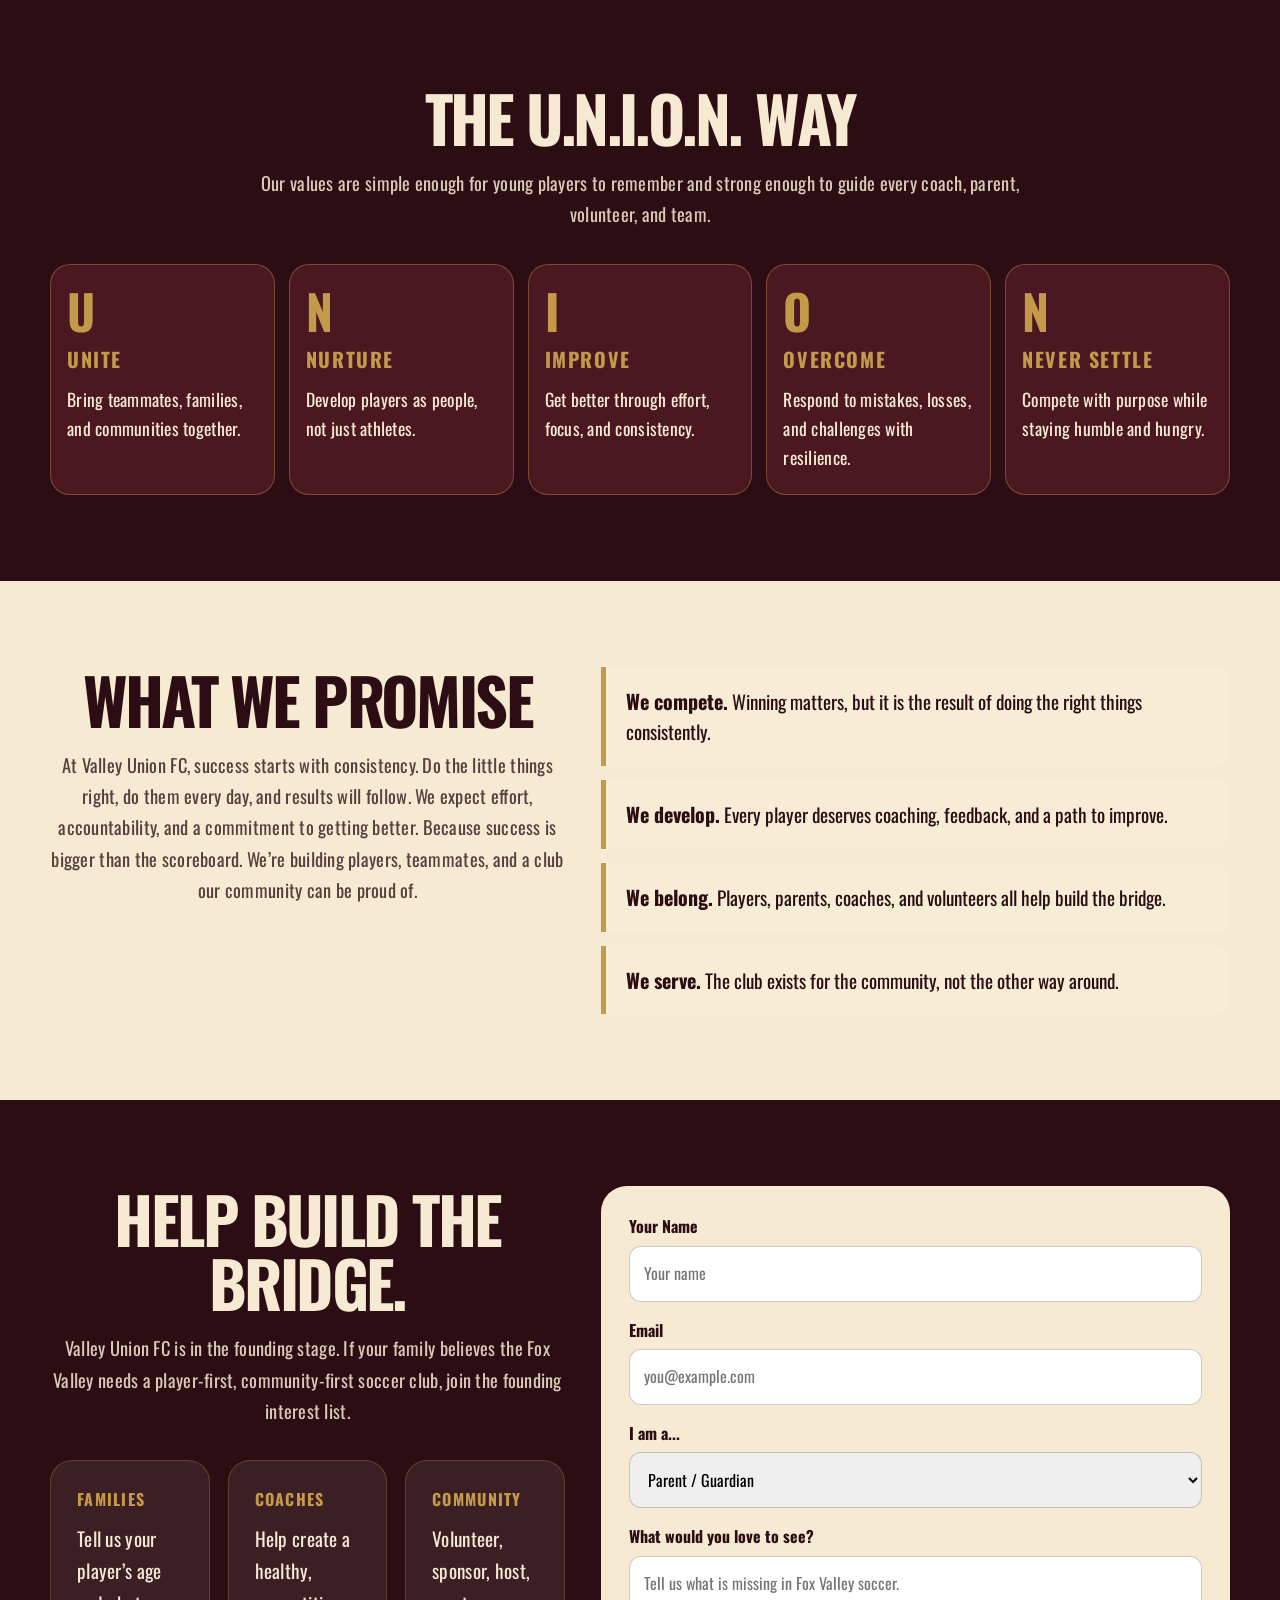
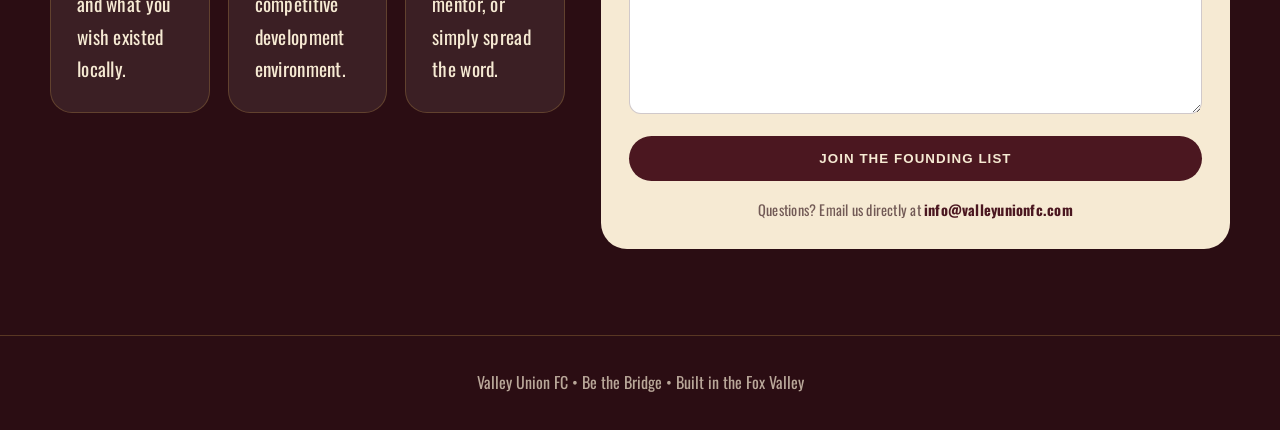
==== commit debe09a9: "Prepare Valley Union FC website for launch" ====
--- a/index.html
+++ b/index.html
@@ -129,26 +129,44 @@
     </section>
 
     <section id="promise" class="light">
-      <div class="container two-col">
-        <div>
-          <h2 class="section-title">What We Promise</h2>
-          <p class="section-copy">
-           Valley Union FC is built on consistency and built to compete. 
-           We expect effort, accountability, 
-           and a commitment to getting better. 
-           But success is bigger than the scoreboard; 
-           we’re building players, teammates, 
-           and a club our community can be proud of.
-        </div>
-
-        <div class="promise-list">
-          <div class="promise"><strong>We compete.</strong> Winning matters, but it is the result of doing the right things consistently.</div>
-          <div class="promise"><strong>We develop.</strong> Every player deserves coaching, feedback, and a path to improve.</div>
-          <div class="promise"><strong>We belong.</strong> Players, parents, coaches, and volunteers all help build the bridge.</div>
-          <div class="promise"><strong>We serve.</strong> The club exists for the community, not the other way around.</div>
-        </div>
-      </div>
-    </section>
+  <div class="container two-col">
+
+    <div>
+      <h2 class="section-title">What We Promise</h2>
+
+      <p class="section-copy">
+        At Valley Union FC, success starts with consistency. 
+        Do the little things right, do them every day, and results will follow. 
+        We expect effort, accountability, and a commitment to getting better. 
+        Because success is bigger than the scoreboard. 
+        We’re building players, teammates, and a club our community can be proud of.
+      </p>
+    </div>
+
+    <div class="promise-list">
+      <div class="promise">
+        <strong>We compete.</strong>
+        Winning matters, but it is the result of doing the right things consistently.
+      </div>
+
+      <div class="promise">
+        <strong>We develop.</strong>
+        Every player deserves coaching, feedback, and a path to improve.
+      </div>
+
+      <div class="promise">
+        <strong>We belong.</strong>
+        Players, parents, coaches, and volunteers all help build the bridge.
+      </div>
+
+      <div class="promise">
+        <strong>We serve.</strong>
+        The club exists for the community, not the other way around.
+      </div>
+    </div>
+
+  </div>
+</section>
 
     <section id="join">
       <div class="container two-col">
--- a/css/style.css
+++ b/css/style.css
@@ -365,11 +365,23 @@
     }
 
     .value strong {
-      display: block;
-      margin: 8px 0;
-      text-transform: uppercase;
-      letter-spacing: 0.06em;
-    }
+  display: block;
+  margin: 8px 0 10px;
+
+  color: var(--gold);
+
+  font-size: 1.25rem;
+  font-weight: 700;
+
+  text-transform: uppercase;
+  letter-spacing: 0.08em;
+}
+
+.value p {
+  font-size: 1.1rem;
+  line-height: 1.65;
+  color: var(--cream);
+}
 
     .quote {
       background: var(--maroon);
@@ -381,6 +393,7 @@
       line-height: 1.12;
       font-weight: 900;
       letter-spacing: -0.03em;
+      text-align: center;
     }
 
     .quote span {
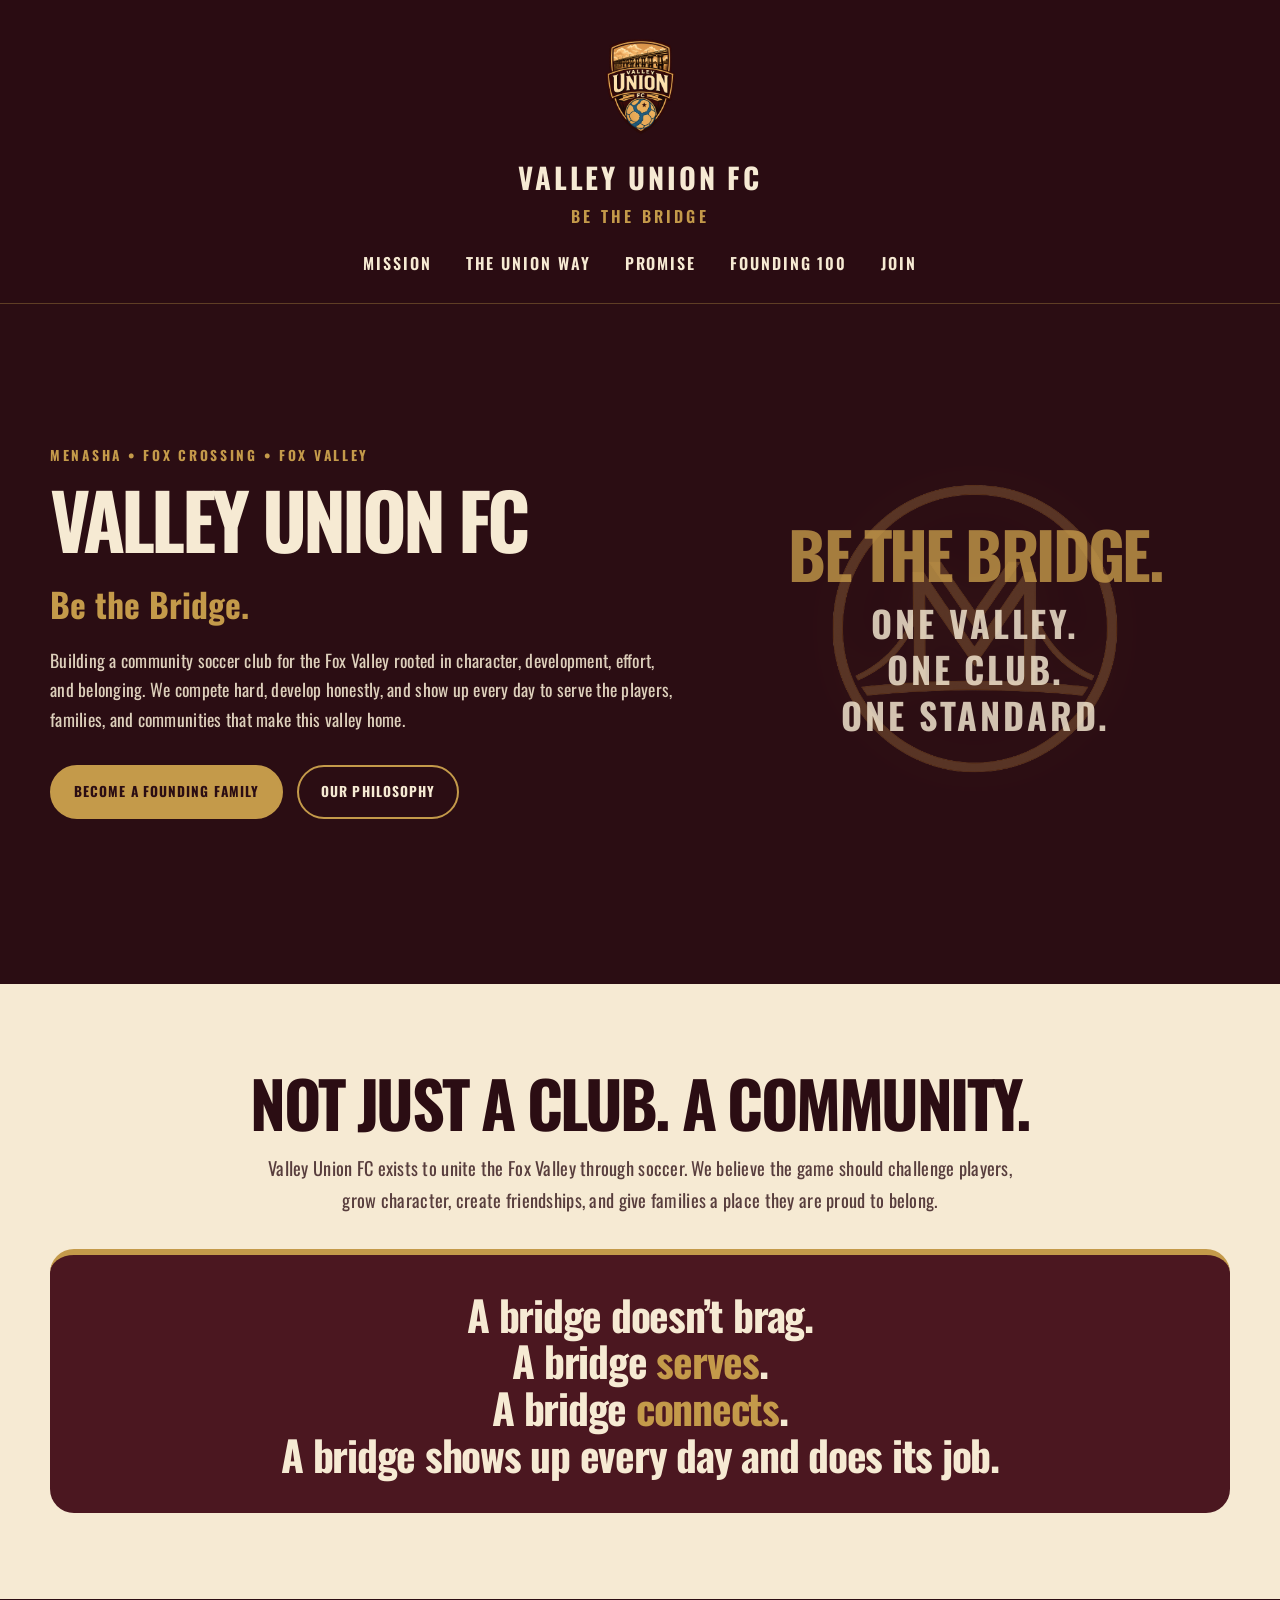
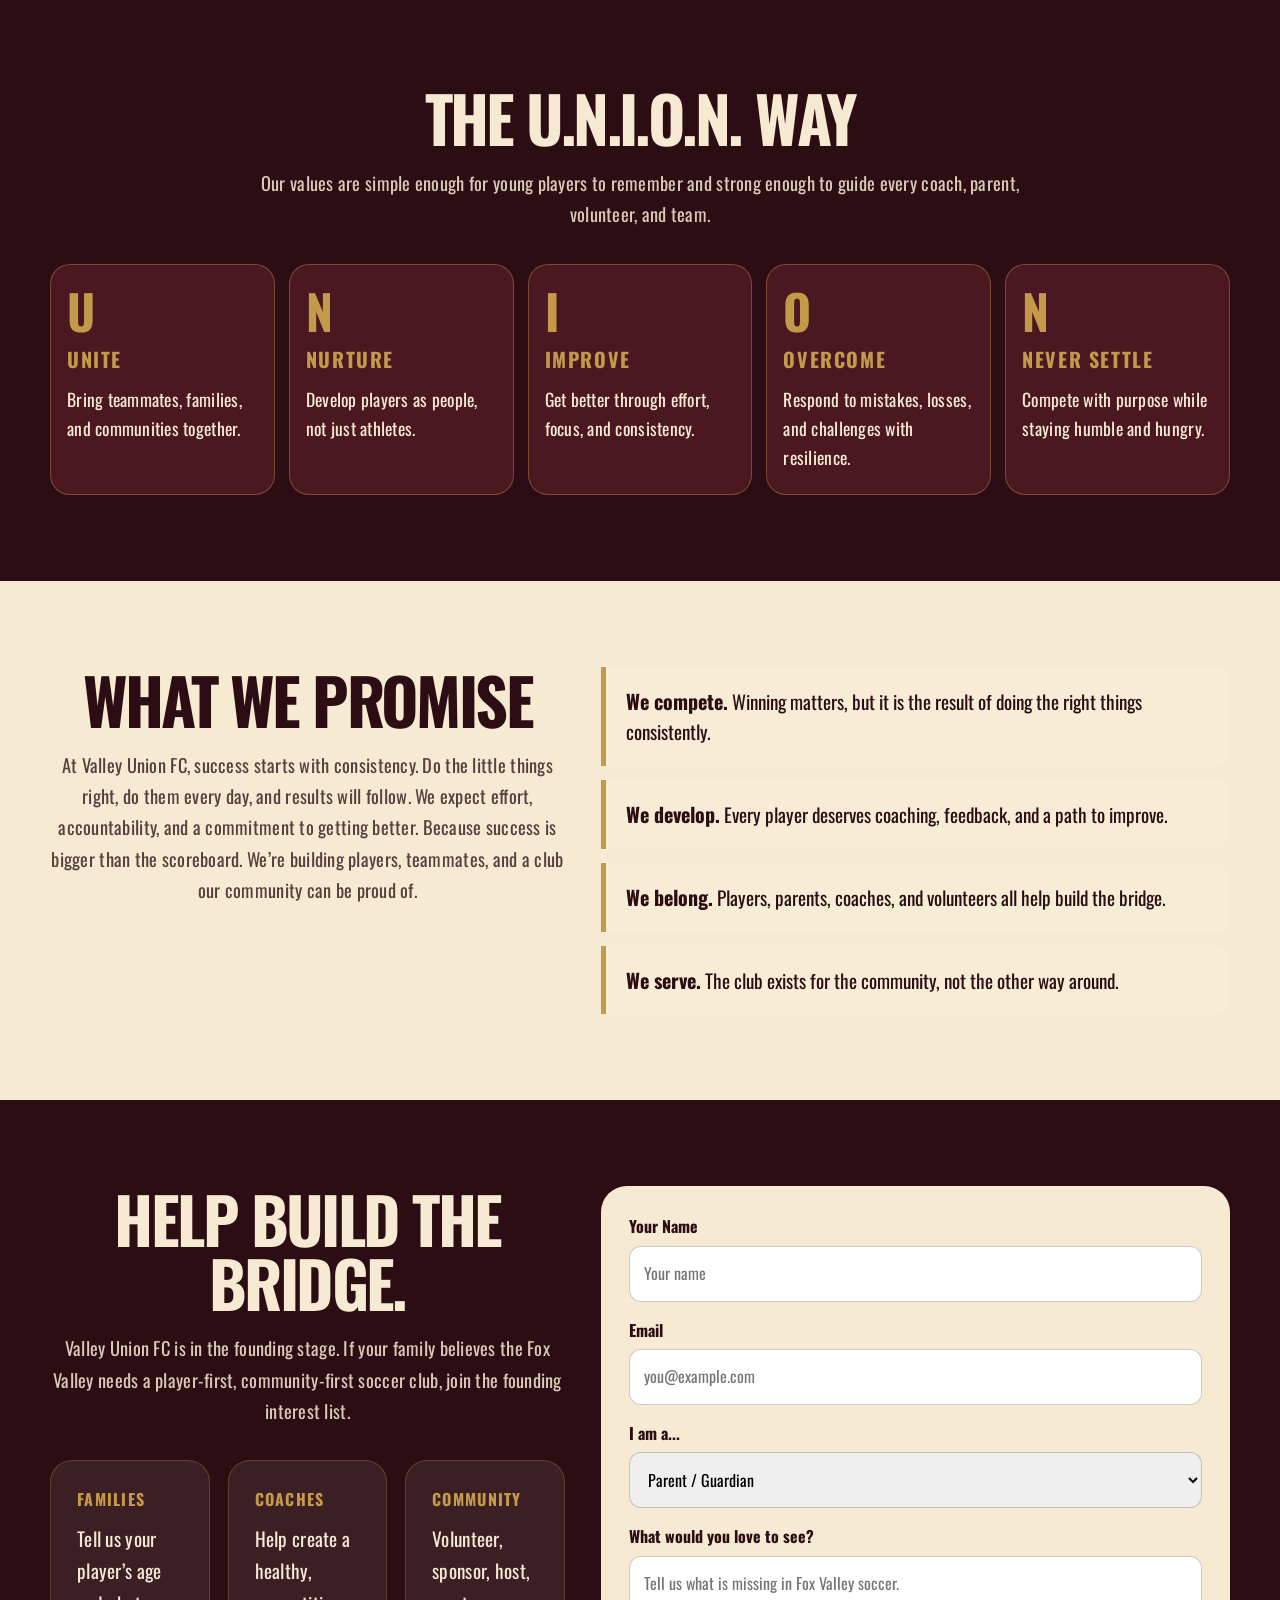
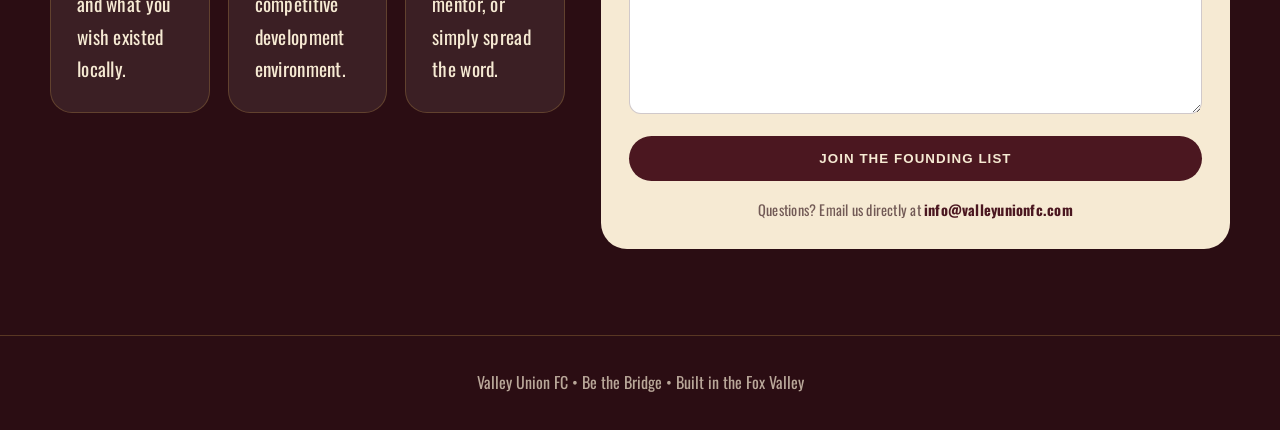
==== commit 936355bf: "Add Valley Union Founding 100 page" ====
--- a/index.html
+++ b/index.html
@@ -29,10 +29,11 @@
     </a>
 
     <nav>
-      <a href="#mission">Mission</a>
-      <a href="#union">The Union Way</a>
-      <a href="#promise">Promise</a>
-      <a href="#join">Join</a>
+  <a href="#mission">Mission</a>
+  <a href="#union">The Union Way</a>
+  <a href="#promise">Promise</a>
+  <a href="founding-100.html">Founding 100</a>
+  <a href="#join">Join</a>
     </nav>
 
   </div>
--- a/css/style.css
+++ b/css/style.css
@@ -571,3 +571,145 @@
 .form-note a:hover {
     text-decoration: underline;
 }
+
+/* ==============================
+   FOUNDING 100
+   ============================== */
+
+.founding-hero {
+  min-height: 650px;
+  display: grid;
+  place-items: center;
+  text-align: center;
+  padding: 80px 22px;
+
+  background:
+    radial-gradient(
+      circle at center,
+      rgba(75, 23, 32, 0.9),
+      var(--maroon-dark) 70%
+    );
+}
+
+.founding-hero-content {
+  max-width: 850px;
+}
+
+.founding-title {
+  white-space: normal;
+  margin-bottom: 24px;
+}
+
+.founding-lead {
+  max-width: 720px;
+  margin: 0 auto 32px;
+
+  font-size: 1.35rem;
+  line-height: 1.7;
+
+  color: rgba(246, 234, 211, 0.9);
+}
+
+.founding-count {
+  display: flex;
+  justify-content: center;
+  align-items: baseline;
+
+  margin: 18px 0 0;
+
+  font-family: "Oswald", sans-serif;
+  font-weight: 700;
+  line-height: 1;
+}
+
+.founding-number {
+  font-size: clamp(5rem, 12vw, 9rem);
+  color: var(--gold);
+}
+
+.founding-divider {
+  margin: 0 10px;
+  font-size: clamp(2.5rem, 6vw, 5rem);
+  color: rgba(246, 234, 211, 0.4);
+}
+
+.founding-total {
+  font-size: clamp(3rem, 7vw, 5rem);
+  color: var(--cream);
+}
+
+.founding-count-label {
+  margin-bottom: 32px;
+
+  font-size: 1rem;
+  font-weight: 600;
+
+  text-transform: uppercase;
+  letter-spacing: 0.2em;
+
+  color: rgba(246, 234, 211, 0.7);
+}
+
+.founding-form-container {
+  max-width: 800px;
+}
+
+.founding-form {
+  max-width: 700px;
+  margin: 0 auto;
+}
+
+.form-success {
+  max-width: 700px;
+  margin: 0 auto;
+
+  padding: 48px 32px;
+
+  text-align: center;
+
+  background: var(--cream);
+
+  border: 2px solid var(--gold);
+  border-radius: 26px;
+
+  color: var(--maroon-dark);
+}
+
+.form-success-mark {
+  display: flex;
+  align-items: center;
+  justify-content: center;
+
+  width: 80px;
+  height: 80px;
+
+  margin: 0 auto 20px;
+
+  border: 2px solid var(--gold);
+  border-radius: 50%;
+
+  color: var(--maroon);
+
+  font-family: "Oswald", sans-serif;
+  font-weight: 700;
+  font-size: 1.25rem;
+
+  letter-spacing: 0.08em;
+}
+
+.form-success h3 {
+  margin-bottom: 14px;
+
+  font-size: 2rem;
+
+  text-transform: uppercase;
+
+  color: var(--maroon);
+}
+
+.form-success-small {
+  margin-top: 14px;
+
+  font-weight: 600;
+  color: var(--gold);
+}
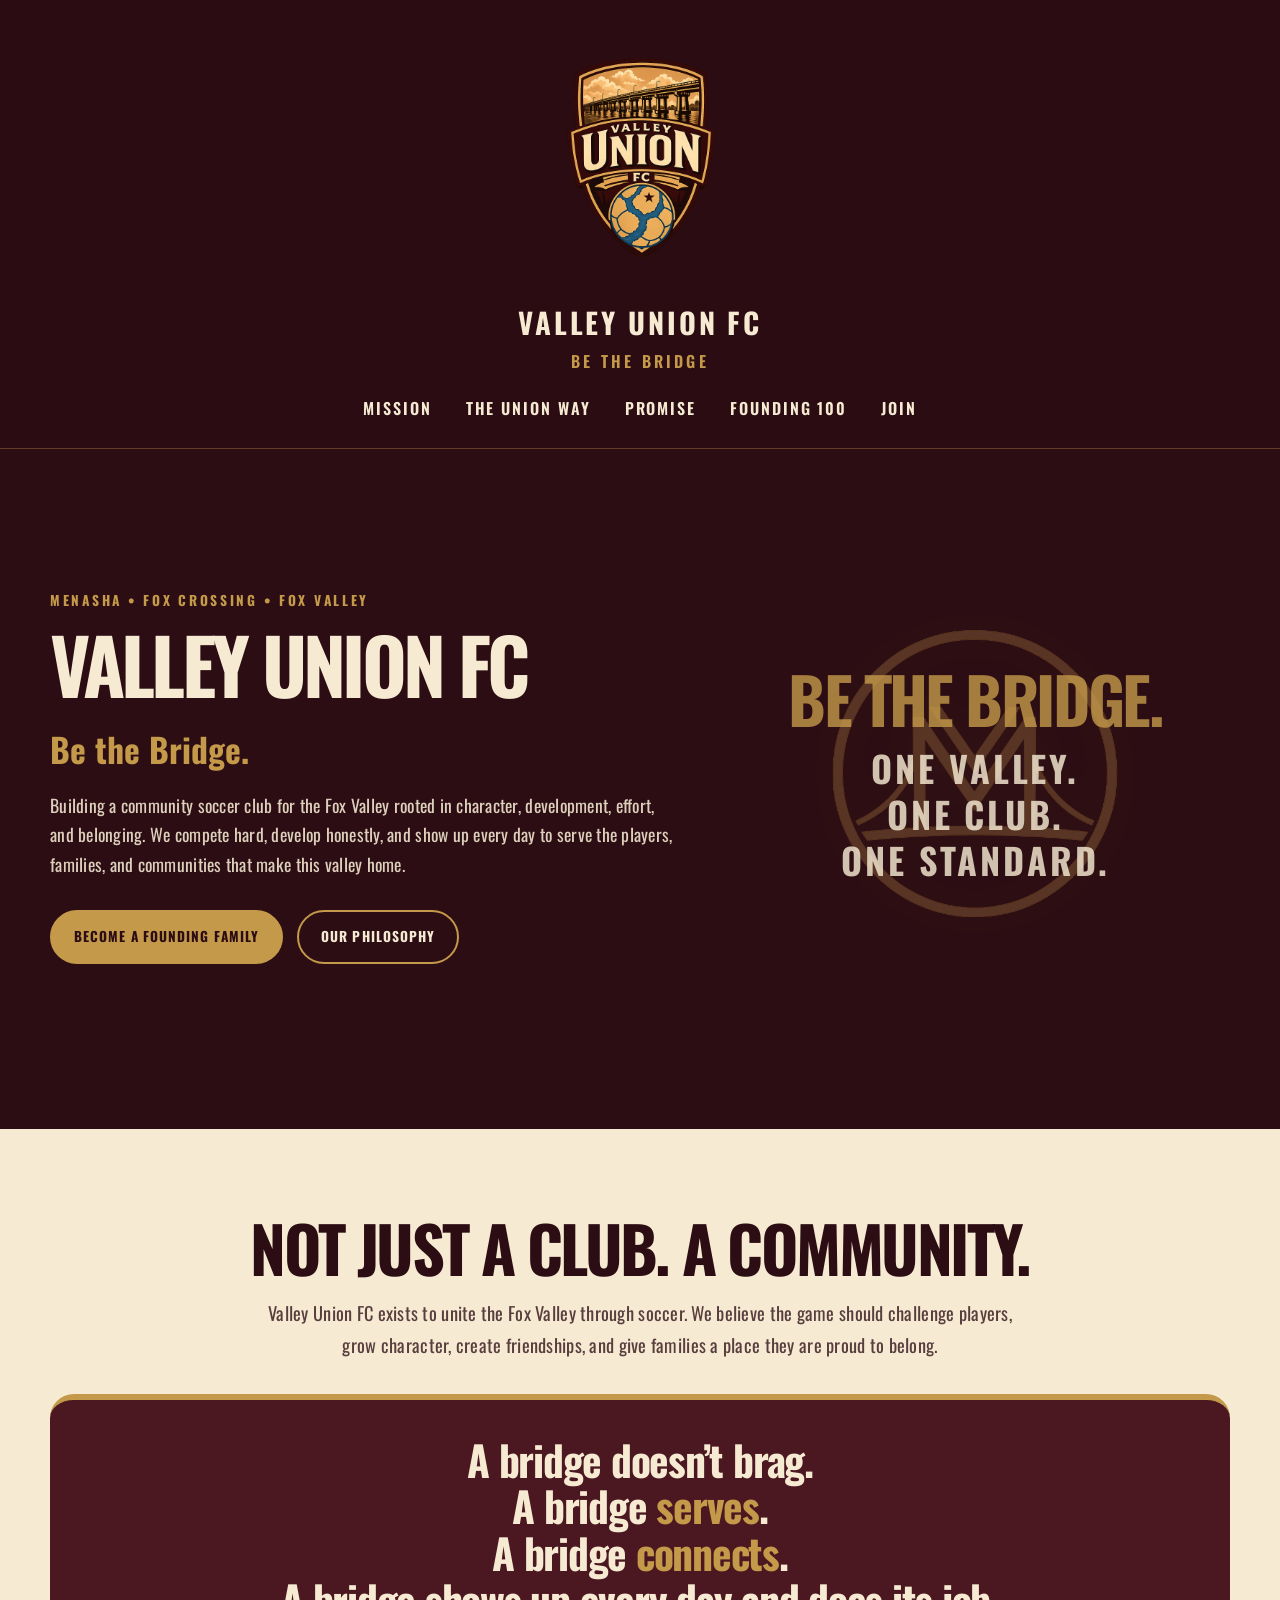
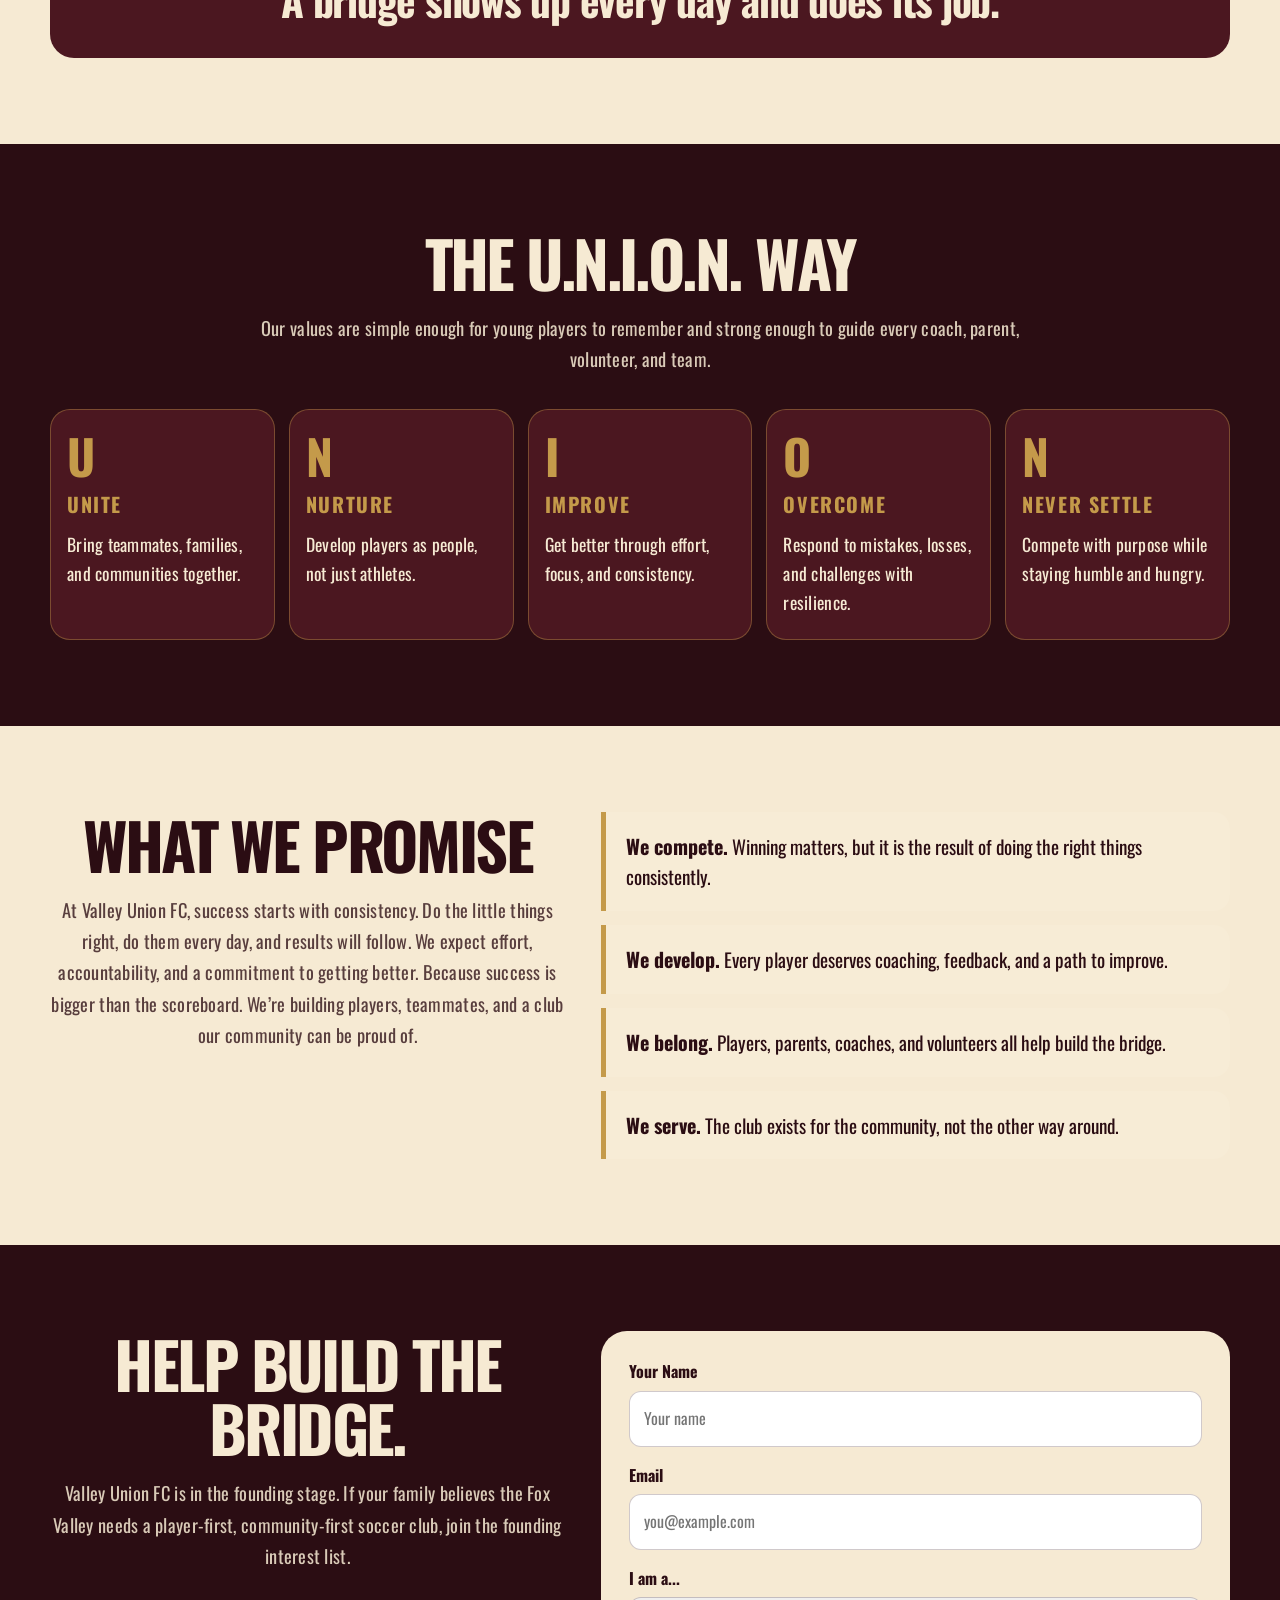
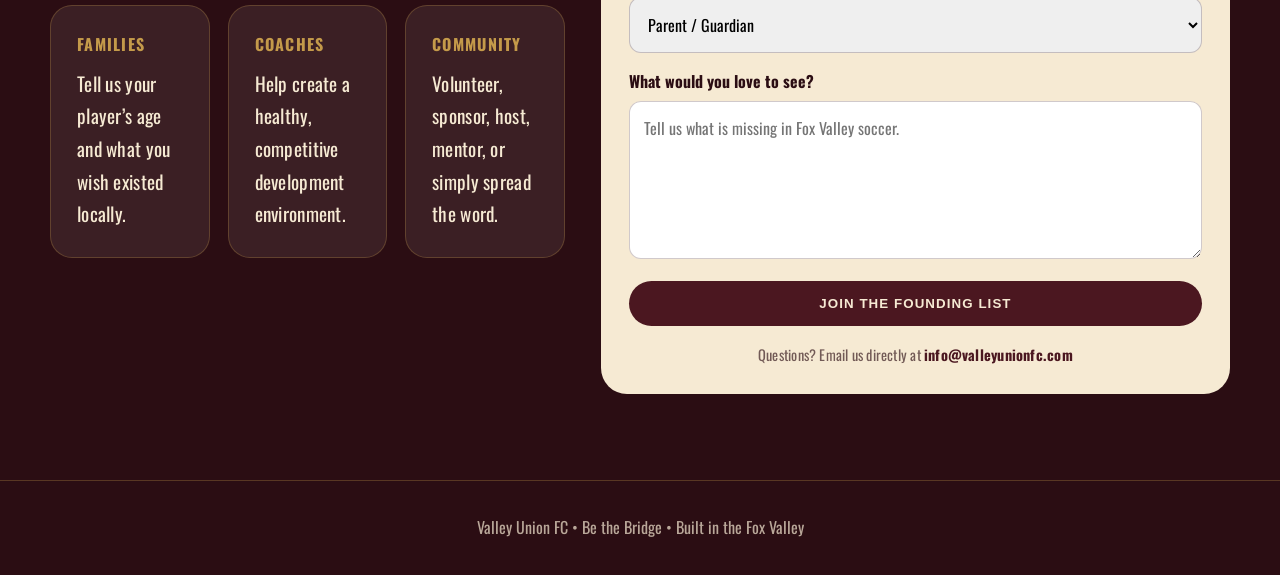
==== commit 42bfde6b: "SEO social image added" ====
--- a/index.html
+++ b/index.html
@@ -1,44 +1,156 @@
 <!DOCTYPE html>
 <html lang="en">
+
 <head>
-  <meta charset="UTF-8" />
-  <meta name="viewport" content="width=device-width, initial-scale=1.0" />
-  <title>Valley Union FC | Be the Bridge</title>
- <link rel="stylesheet" href="css/style.css">
-<link rel="icon" href="favicon.ico" sizes="any">
-<link rel="icon" type="image/svg+xml" href="favicon.svg">
-<link rel="icon" type="image/png" sizes="96x96" href="favicon-96x96.png">
-<link rel="apple-touch-icon" href="apple-touch-icon.png">
-<link rel="manifest" href="site.webmanifest">
+
+  <meta charset="UTF-8">
+
+  <meta
+    name="viewport"
+    content="width=device-width, initial-scale=1.0"
+  >
+
+  <!-- PRIMARY SEO -->
+  <title>Valley Union FC | Youth Soccer in the Fox Valley</title>
+
+  <meta
+    name="description"
+    content="Valley Union FC is a community-focused youth soccer club serving Menasha, Fox Crossing, and the Fox Valley with a commitment to player development, character, effort, and belonging."
+  >
+
+  <link
+    rel="canonical"
+    href="https://valleyunionfc.com/"
+  >
+
+  <!-- BROWSER / BRAND -->
+  <meta name="theme-color" content="#2b0d13">
+
+  <link rel="icon" href="favicon.ico" sizes="any">
+  <link rel="icon" type="image/svg+xml" href="favicon.svg">
+  <link rel="icon" type="image/png" sizes="96x96" href="favicon-96x96.png">
+  <link rel="apple-touch-icon" href="apple-touch-icon.png">
+  <link rel="manifest" href="site.webmanifest">
+
+  <!-- OPEN GRAPH / FACEBOOK -->
+  <meta property="og:type" content="website">
+
+  <meta
+    property="og:site_name"
+    content="Valley Union FC"
+  >
+
+  <meta
+    property="og:title"
+    content="Valley Union FC | Be the Bridge"
+  >
+
+  <meta
+    property="og:description"
+    content="A community-focused youth soccer club for the Fox Valley built around character, development, effort, and belonging."
+  >
+
+  <meta
+    property="og:url"
+    content="https://valleyunionfc.com/"
+  >
+
+  <meta
+    property="og:image"
+    content="https://valleyunionfc.com/assets/Images/valleyunion-social.png"
+  >
+
+  <!-- X / TWITTER -->
+  <meta
+    name="twitter:card"
+    content="summary_large_image"
+  >
+
+  <meta
+    name="twitter:title"
+    content="Valley Union FC | Be the Bridge"
+  >
+
+  <meta
+    name="twitter:description"
+    content="A community-focused youth soccer club for the Fox Valley built around character, development, effort, and belonging."
+  >
+
+  <meta
+    name="twitter:image"
+    content="https://valleyunionfc.com/assets/Images/valleyunion-social.png"
+  >
+
+  <!-- STRUCTURED DATA -->
+  <script type="application/ld+json">
+  {
+    "@context": "https://schema.org",
+    "@type": "SportsClub",
+    "name": "Valley Union FC",
+    "url": "https://valleyunionfc.com/",
+    "logo": "https://valleyunionfc.com/assets/Images/VUFCLogoCrest.png",
+    "description": "Valley Union FC is a community-focused youth soccer club serving Menasha, Fox Crossing, and the Fox Valley with a commitment to player development, character, effort, and belonging.",
+    "email": "info@valleyunionfc.com",
+    "sport": "Soccer",
+    "areaServed": [
+      {
+        "@type": "Place",
+        "name": "Menasha, Wisconsin"
+      },
+      {
+        "@type": "Place",
+        "name": "Fox Crossing, Wisconsin"
+      },
+      {
+        "@type": "Place",
+        "name": "Fox Valley, Wisconsin"
+      }
+    ]
+  }
+  </script>
+
+  <!-- STYLES -->
+  <link rel="stylesheet" href="css/style.css">
 
 </head>
+
 <body>
+  
   <header>
   <div class="nav">
-
-    <a class="brand" href="#top">
-      <img
-        src="assets/Images/VUFCLogoCrest.png"
-        alt="Valley Union FC Logo"
-        class="brand-mark"
-      >
-
-      <span class="brand-name">Valley Union FC</span>
-
-      <span class="brand-tagline">Be The Bridge</span>
-    </a>
-
-    <nav>
+<a class="brand" href="#top">
+  <img
+    src="assets/Images/VUFCLogoCrest.png"
+    alt="Valley Union FC Logo"
+    class="brand-mark"
+  >
+
+  <span class="brand-name">Valley Union FC</span>
+  <span class="brand-tagline">Be The Bridge</span>
+</a>
+
+<button
+  class="mobile-menu-toggle"
+  type="button"
+  aria-label="Open navigation menu"
+  aria-expanded="false"
+  aria-controls="mobile-navigation"
+>
+  <span></span>
+  <span></span>
+  <span></span>
+</button>
+
+<nav id="mobile-navigation">
   <a href="#mission">Mission</a>
   <a href="#union">The Union Way</a>
   <a href="#promise">Promise</a>
   <a href="founding-100.html">Founding 100</a>
   <a href="#join">Join</a>
-    </nav>
-
+</nav>
   </div>
-</header>
-  
+  </header>
+    
 <main id="top">
    <section class="hero">
   <div class="hero-grid">
--- a/css/style.css
+++ b/css/style.css
@@ -109,6 +109,50 @@
   text-align: center;
 }
 
+/* ---------- MOBILE MENU BUTTON ---------- */
+
+.mobile-menu-toggle {
+  display: none;
+
+  width: 46px;
+  height: 46px;
+  padding: 10px;
+
+  border: 1px solid rgba(196, 154, 74, 0.45);
+  border-radius: 12px;
+
+  background: transparent;
+  cursor: pointer;
+}
+
+.mobile-menu-toggle span {
+  display: block;
+
+  width: 100%;
+  height: 2px;
+  margin: 5px 0;
+
+  border-radius: 999px;
+
+  background: var(--cream);
+
+  transition:
+    transform 220ms ease,
+    opacity 220ms ease;
+}
+
+.mobile-menu-toggle.is-open span:nth-child(1) {
+  transform: translateY(7px) rotate(45deg);
+}
+
+.mobile-menu-toggle.is-open span:nth-child(2) {
+  opacity: 0;
+}
+
+.mobile-menu-toggle.is-open span:nth-child(3) {
+  transform: translateY(-7px) rotate(-45deg);
+}
+
 /* CREST + CLUB NAME */
 .brand {
   display: flex;
@@ -122,8 +166,8 @@
 }
 
 .brand-mark {
-  width: 130px;
-  height: 130px;
+  width: 275px;
+  height: 275px;
   object-fit: contain;
   display: block;
 }
@@ -468,7 +512,7 @@
       color: rgba(246, 234, 211, 0.7);
     }
 
-    @media (max-width: 860px) {
+  @media (max-width: 860px) {
   .hero-grid {
     grid-template-columns: 1fr;
     text-align: center;
@@ -497,39 +541,81 @@
     overflow-x: hidden;
   }
 
-  .nav {
+ nav {
+  display: none;
+
+  grid-column: 1 / -1;
+
+  width: 100%;
+  margin-top: 8px;
+  padding: 18px 0 8px;
+
+  flex-direction: column;
+  align-items: center;
+  gap: 18px;
+
+  font-size: 0.9rem;
+}
+
+.nav {
   padding: 14px 18px;
-  gap: 8px;
+
+  display: grid;
+  grid-template-columns: 1fr auto;
+  align-items: center;
+
+  gap: 12px;
+  text-align: left;
+}
+
+nav.is-open {
+  display: flex;
+} 
+
+.brand {
+  display: grid;
+  grid-template-columns: 70px auto;
+  grid-template-rows: auto auto;
+  align-items: center;
+  column-gap: 14px;
+  row-gap: 2px;
 }
 
 .brand-mark {
-  width: 90px;
-  height: 90px;
+  width: 70px;
+  height: 70px;
+
+  grid-column: 1;
+  grid-row: 1 / 3;
 }
 
 .brand-name {
-  font-size: 1.25rem;
+  grid-column: 2;
+  grid-row: 1;
+
+  align-self: end;
+  font-size: 1.1rem;
 }
 
 .brand-tagline {
-  font-size: 0.75rem;
-}
-
-nav {
-  width: 100%;
-  justify-content: center;
-  flex-wrap: wrap;
-  gap: 10px 18px;
-  font-size: 0.78rem;
-}
-
-  section {
+  grid-column: 2;
+  grid-row: 2;
+
+  align-self: start;
+  font-size: 0.7rem;
+}
+
+section {
     padding: 64px 22px;
   }
 
   .two-col {
     grid-template-columns: 1fr;
   }
+
+  .mobile-menu-toggle {
+  display: block;
+}
 
   .cards {
     grid-template-columns: 1fr;
